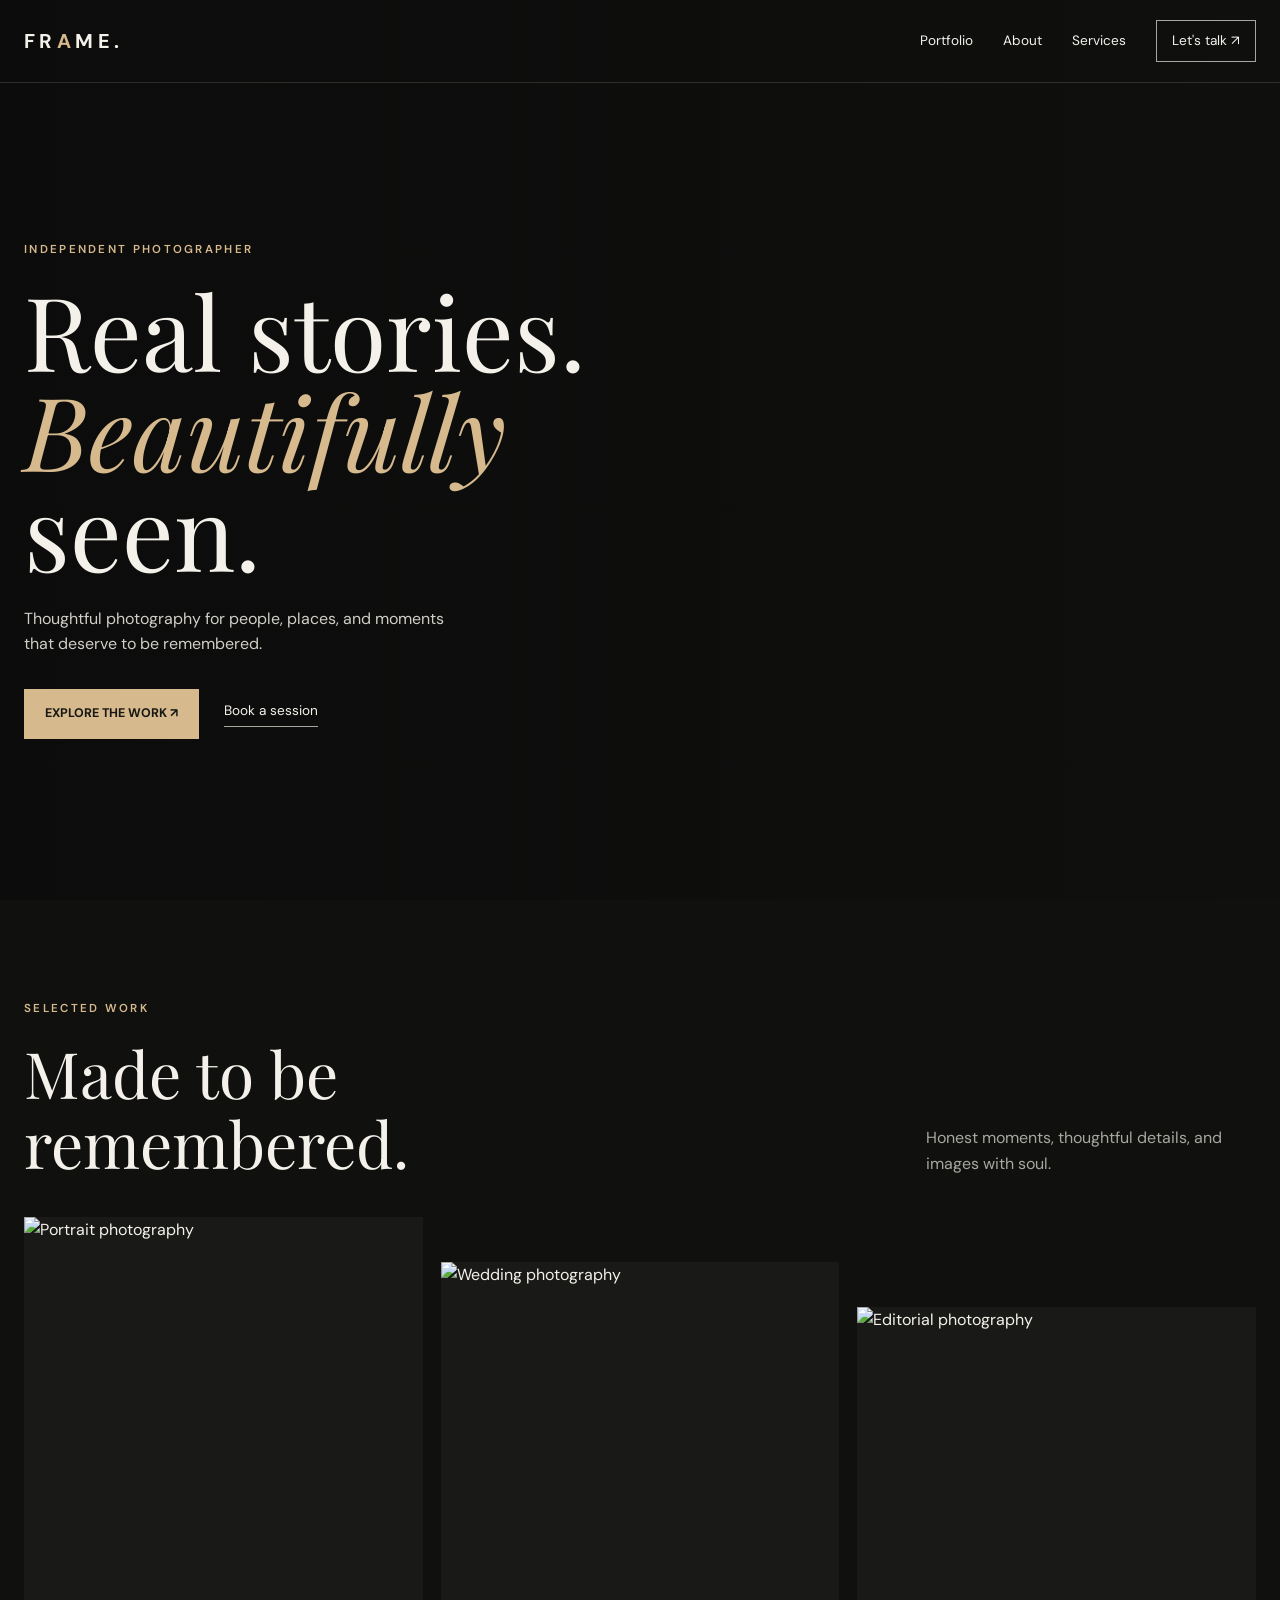
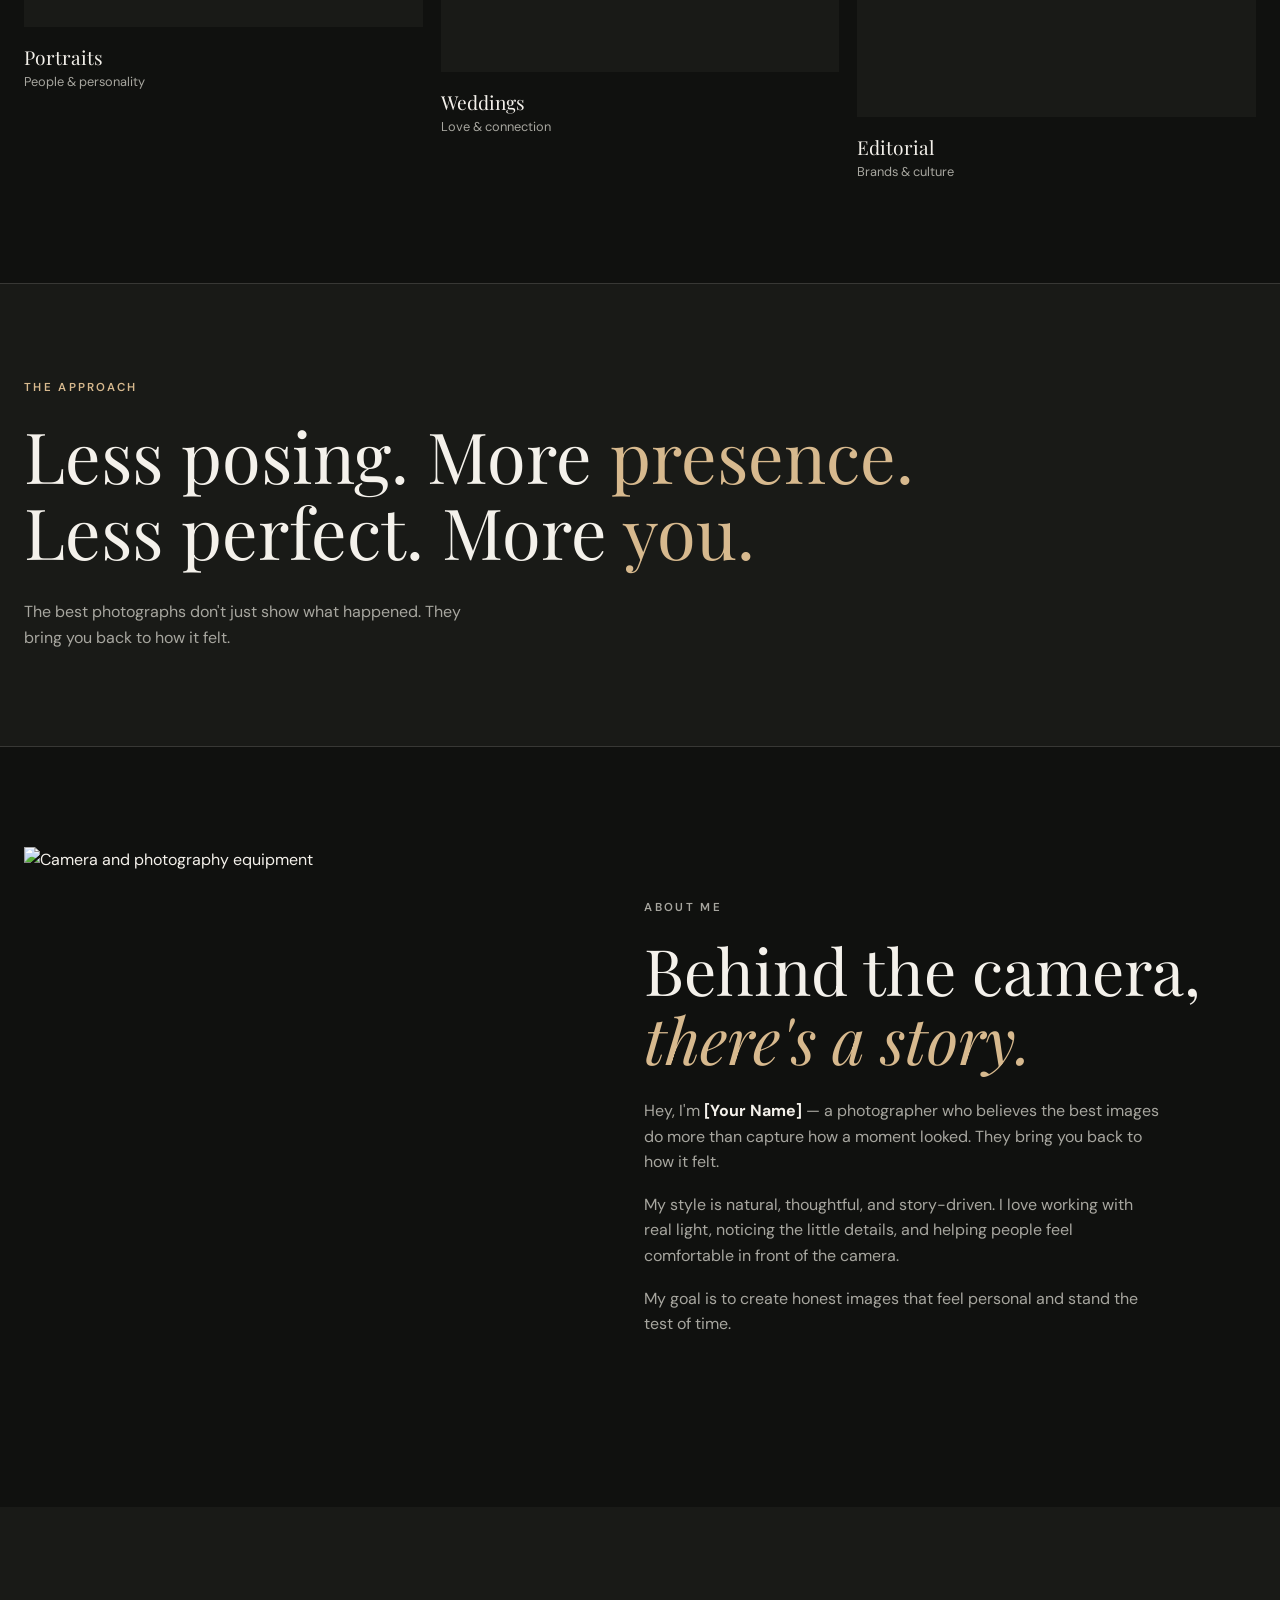
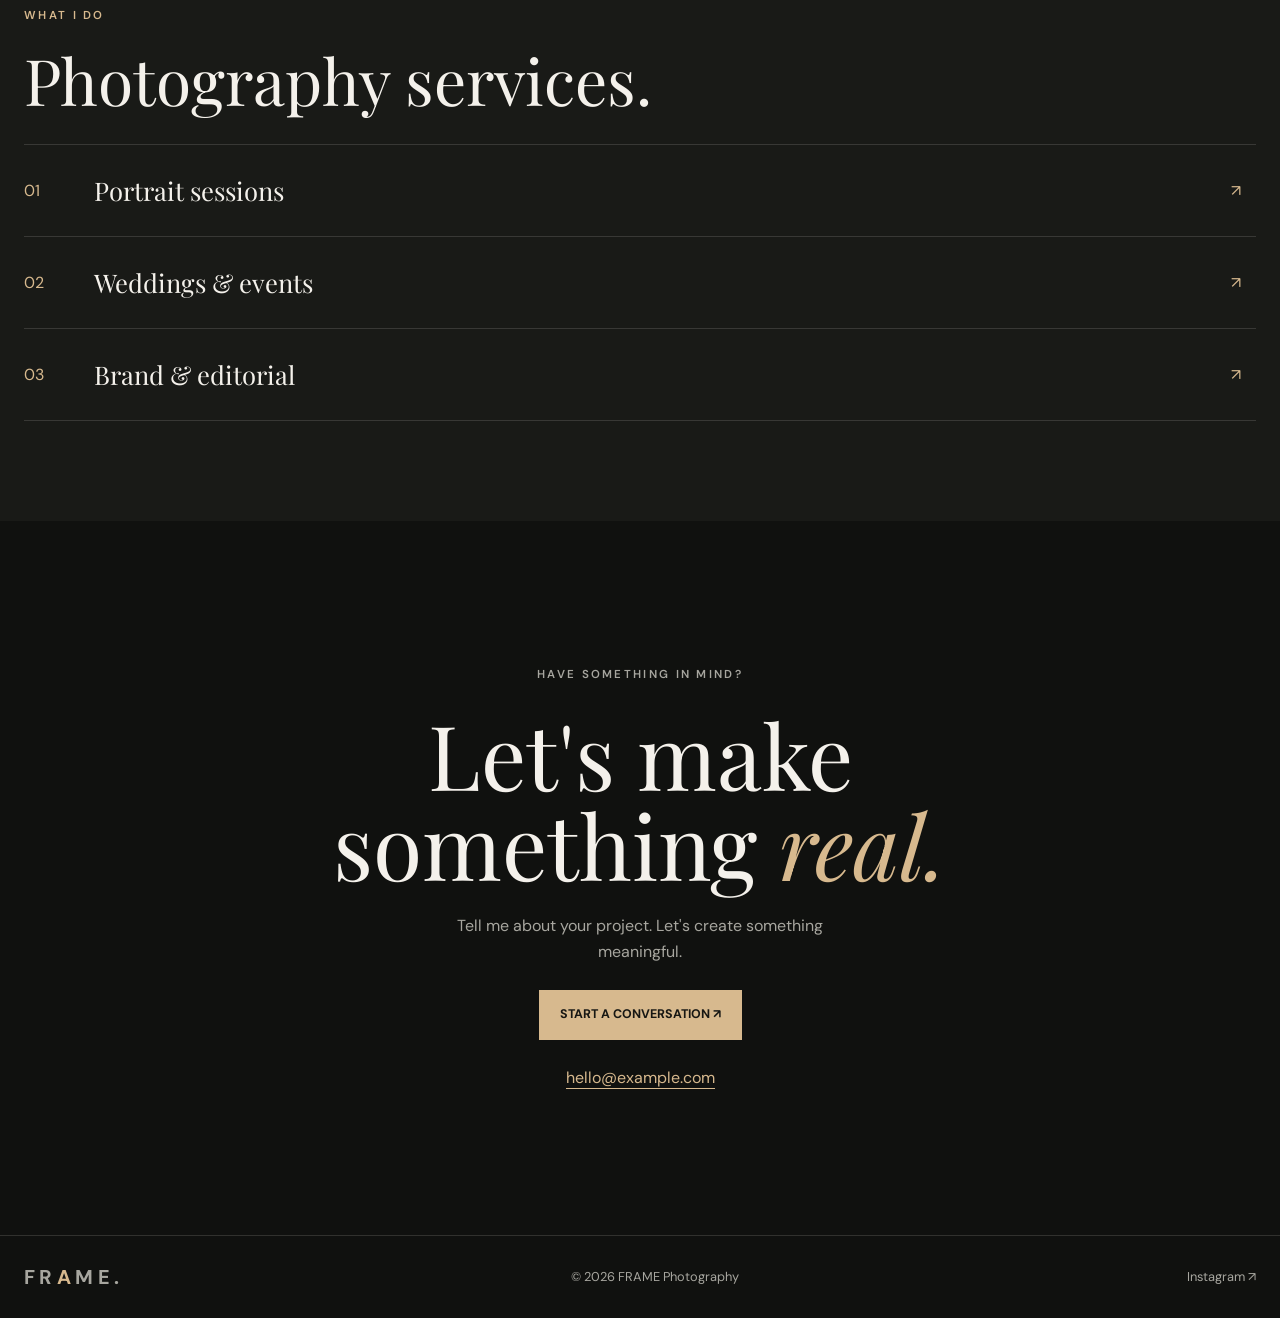
==== index.html @ 00fdad13 "HTML CSS and JS Linked" ====
<!DOCTYPE html>
<html lang="en">
<head>
  <meta charset="UTF-8">
  <meta name="viewport" content="width=device-width, initial-scale=1.0">
  <title>FRAME | Photography</title>

  <link rel="preconnect" href="https://fonts.googleapis.com">
  <link rel="preconnect" href="https://fonts.gstatic.com" crossorigin>
  <link href="https://fonts.googleapis.com/css2?family=DM+Sans:wght@400;500;700&family=Playfair+Display:wght@400;500;600&display=swap" rel="stylesheet">

  <link rel="stylesheet" href="CSS/styles.css">
  <script src="js/script.js" defer></script>
</head>
<body>
  <header class="site-header">
    <nav class="container nav">
      <a class="logo" href="#home">FR<span>A</span>ME.</a>

      <button class="menu-toggle"
        aria-label="Open navigation menu"
        aria-expanded="false"
        aria-controls="nav-links">
        <span></span><span></span><span></span>
      </button>

      <div class="nav-links" id="nav-links">
        <a href="#work">Portfolio</a>
        <a href="#about">About</a>
        <a href="#services">Services</a>
        <a class="nav-cta" href="#contact">Let's talk ↗</a>
      </div>
    </nav>
  </header>

  <main>
    <section class="hero" id="home">
      <div class="hero-image"></div>
      <div class="container hero-content">
        <p class="eyebrow">Independent photographer</p>
        <h1>Real stories.<br><em>Beautifully</em><br>seen.</h1>
        <p class="hero-copy">
          Thoughtful photography for people, places, and moments
          that deserve to be remembered.
        </p>
        <div class="hero-actions">
          <a class="button" href="#work">EXPLORE THE WORK ↗</a>
          <a class="text-link" href="#contact">Book a session</a>
        </div>
      </div>
    </section>

    <section class="section" id="work">
      <div class="container">
        <div class="section-head">
          <div>
            <p class="eyebrow">Selected work</p>
            <h2>Made to be<br>remembered.</h2>
          </div>
          <p>Honest moments, thoughtful details, and images with soul.</p>
        </div>

        <div class="work-grid">
          <article class="work-card">
            <div class="work-image">
              <img src="https://images.unsplash.com/photo-1534528741775-53994a69daeb?auto=format&fit=crop&w=900&q=85"
                alt="Portrait photography" loading="lazy">
            </div>
            <h3>Portraits</h3>
            <p class="muted">People & personality</p>
          </article>

          <article class="work-card">
            <div class="work-image">
              <img src="https://images.unsplash.com/photo-1519741497674-611481863552?auto=format&fit=crop&w=900&q=85"
                alt="Wedding photography" loading="lazy">
            </div>
            <h3>Weddings</h3>
            <p class="muted">Love & connection</p>
          </article>

          <article class="work-card">
            <div class="work-image">
              <img src="https://images.unsplash.com/photo-1531058020387-3be344556be6?auto=format&fit=crop&w=900&q=85"
                alt="Editorial photography" loading="lazy">
            </div>
            <h3>Editorial</h3>
            <p class="muted">Brands & culture</p>
          </article>
        </div>
      </div>
    </section>

    <section class="statement">
      <div class="container">
        <p class="eyebrow">The approach</p>
        <h2>Less posing. More <span>presence.</span><br>
          Less perfect. More <span>you.</span></h2>
        <p class="statement-copy">
          The best photographs don't just show what happened.
          They bring you back to how it felt.
        </p>
      </div>
    </section>

    <section class="section" id="about">
      <div class="container about-grid">
        <div class="about-image">
          <img src="https://images.unsplash.com/photo-1452587925148-ce544e77e70d?auto=format&fit=crop&w=1100&q=85"
            alt="Camera and photography equipment" loading="lazy">
        </div>

        <div class="about-copy">
          <p class="eyebrow">About me</p>
          <h2>Behind the camera,<br>
            <em>there's a story.</em></h2>

          <p>
            Hey, I'm <strong>[Your Name]</strong> — a photographer who
            believes the best images do more than capture how a moment
            looked. They bring you back to how it felt.
          </p>
          <p>
            My style is natural, thoughtful, and story-driven. I love
            working with real light, noticing the little details, and
            helping people feel comfortable in front of the camera.
          </p>
          <p>
            My goal is to create honest images that feel personal and
            stand the test of time.
          </p>
        </div>
      </div>
    </section>

    <section class="section services" id="services">
      <div class="container">
        <p class="eyebrow">What I do</p>
        <h2>Photography services.</h2>

        <div class="service-list">
          <a class="service" href="#contact">
            <span>01</span>
            <h3>Portrait sessions</h3>
            <span>↗</span>
          </a>
          <a class="service" href="#contact">
            <span>02</span>
            <h3>Weddings & events</h3>
            <span>↗</span>
          </a>
          <a class="service" href="#contact">
            <span>03</span>
            <h3>Brand & editorial</h3>
            <span>↗</span>
          </a>
        </div>
      </div>
    </section>

    <section class="contact section" id="contact">
      <div class="container">
        <p class="eyebrow">Have something in mind?</p>
        <h2>Let's make<br>something <em>real.</em></h2>
        <p>Tell me about your project. Let's create something meaningful.</p>
        <a class="button" href="mailto:hello@example.com">
          START A CONVERSATION ↗
        </a>
        <p><a class="contact-email" href="mailto:hello@example.com">
          hello@example.com
        </a></p>
      </div>
    </section>
  </main>

  <footer class="site-footer">
    <div class="container footer-inner">
      <a class="logo" href="#home">FR<span>A</span>ME.</a>
      <p>© <span id="year"></span> FRAME Photography</p>
      <a href="https://instagram.com/"
        target="_blank" rel="noopener noreferrer">Instagram ↗</a>
    </div>
  </footer>
</body>
</html>
---- CSS/styles.css ----
:root {
  --bg: #10110f;
  --surface: #191a17;
  --text: #f4f1eb;
  --muted: #a7a69f;
  --accent: #d7b98e;
  --line: rgba(244, 241, 235, 0.14);
  --max-width: 1240px;
}

* {
  box-sizing: border-box;
  margin: 0;
  padding: 0;
}

html {
  scroll-behavior: smooth;
  scroll-padding-top: 80px;
}

body {
  background: var(--bg);
  color: var(--text);
  font-family: "DM Sans", sans-serif;
  line-height: 1.6;
}

a {
  color: inherit;
  text-decoration: none;
}

img {
  display: block;
  width: 100%;
  height: 100%;
  object-fit: cover;
}

.container {
  width: min(var(--max-width), calc(100% - 48px));
  margin-inline: auto;
}

.site-header {
  position: absolute;
  z-index: 5;
  top: 0;
  left: 0;
  width: 100%;
  border-bottom: 1px solid var(--line);
}

.nav {
  min-height: 82px;
  display: flex;
  align-items: center;
  justify-content: space-between;
  gap: 24px;
}

.logo {
  font-size: 1.25rem;
  font-weight: 700;
  letter-spacing: 0.22em;
}

.logo span,
.eyebrow,
.statement span {
  color: var(--accent);
}

.nav-links {
  display: flex;
  align-items: center;
  gap: 30px;
  font-size: 0.85rem;
}

.nav-links a:hover,
.site-footer a:hover {
  color: var(--accent);
}

.nav-cta {
  border: 1px solid var(--muted);
  padding: 9px 15px;
}

.menu-toggle {
  display: none;
  background: transparent;
  border: 0;
  cursor: pointer;
  padding: 8px;
}

.menu-toggle span {
  display: block;
  width: 25px;
  height: 2px;
  background: var(--text);
  margin: 5px 0;
}

.hero {
  min-height: 740px;
  height: 100svh;
  max-height: 940px;
  display: flex;
  align-items: center;
  position: relative;
  overflow: hidden;
}

.hero-image {
  position: absolute;
  inset: 0;
  background:
    linear-gradient(90deg, rgba(10,11,10,.82), rgba(10,11,10,.15)),
    url("https://images.unsplash.com/photo-1515886657613-9f3515b0c78f?auto=format&fit=crop&w=2200&q=85")
    center 35% / cover;
}

.hero-content {
  position: relative;
  padding-top: 80px;
}

.eyebrow {
  text-transform: uppercase;
  letter-spacing: 0.2em;
  font-size: 0.72rem;
  font-weight: 600;
  margin-bottom: 20px;
}

h1, h2, .work-card h3, .service h3 {
  font-family: "Playfair Display", Georgia, serif;
  font-weight: 400;
}

h1 {
  font-size: clamp(3.5rem, 8vw, 7rem);
  line-height: 0.98;
}

h1 em,
.about-copy h2 em,
.contact h2 em {
  color: var(--accent);
  font-weight: 400;
}

.hero-copy {
  max-width: 420px;
  color: #d0cec7;
  margin-top: 25px;
}

.hero-actions {
  display: flex;
  align-items: center;
  gap: 25px;
  margin-top: 32px;
}

.button {
  display: inline-block;
  padding: 14px 20px;
  background: var(--accent);
  border: 1px solid var(--accent);
  color: #171713;
  font-size: 0.78rem;
  font-weight: 700;
  transition: 0.2s;
}

.button:hover {
  background: transparent;
  color: var(--accent);
}

.text-link {
  border-bottom: 1px solid var(--muted);
  padding-bottom: 4px;
  font-size: 0.85rem;
}

.section {
  padding: 100px 0;
}

.section-head {
  display: flex;
  justify-content: space-between;
  align-items: end;
  gap: 30px;
  margin-bottom: 40px;
}

h2 {
  font-size: clamp(2.5rem, 5vw, 4.4rem);
  line-height: 1.08;
}

.section-head > p,
.muted,
.about-copy p,
.contact > .container > p {
  color: var(--muted);
}

.section-head > p {
  max-width: 330px;
}

.work-grid {
  display: grid;
  grid-template-columns: repeat(3, 1fr);
  gap: 18px;
}

.work-card:nth-child(2) {
  margin-top: 45px;
}

.work-card:nth-child(3) {
  margin-top: 90px;
}

.work-image {
  display: block;
  height: 410px;
  overflow: hidden;
  background: var(--surface);
  margin-bottom: 15px;
}

.work-image img {
  transition: transform 0.5s ease;
}

.work-card:hover img {
  transform: scale(1.04);
}

.work-card h3 {
  font-size: 1.2rem;
}

.muted {
  font-size: 0.8rem;
}

.statement {
  background: var(--surface);
  border-block: 1px solid var(--line);
  padding: 95px 0;
}

.statement h2 {
  font-size: clamp(2.4rem, 5.5vw, 5rem);
}

.statement-copy {
  color: var(--muted);
  max-width: 440px;
  margin-top: 30px;
}

.about-grid {
  display: grid;
  grid-template-columns: 0.9fr 1fr;
  gap: 70px;
  align-items: center;
}

.about-image {
  height: 560px;
}

.about-copy h2 {
  margin-bottom: 25px;
}

.about-copy p {
  margin-bottom: 17px;
  max-width: 520px;
}

.about-copy strong {
  color: var(--text);
}

.services {
  background: var(--surface);
}

.service-list {
  margin-top: 30px;
  border-top: 1px solid var(--line);
}

.service {
  display: grid;
  grid-template-columns: 50px 1fr 25px;
  gap: 20px;
  align-items: center;
  padding: 25px 0;
  border-bottom: 1px solid var(--line);
}

.service span {
  color: var(--accent);
}

.service h3 {
  font-size: 1.6rem;
}

.contact {
  text-align: center;
  padding: 120px 0;
}

.contact h2 {
  font-size: clamp(3rem, 7vw, 6.5rem);
  line-height: 1;
}

.contact > .container > p {
  max-width: 450px;
  margin: 25px auto;
}

.contact-email {
  color: var(--accent);
  border-bottom: 1px solid var(--accent);
}

.site-footer {
  border-top: 1px solid var(--line);
  padding: 25px 0;
  color: var(--muted);
  font-size: 0.8rem;
}

.footer-inner {
  display: flex;
  align-items: center;
  justify-content: space-between;
  gap: 20px;
}

@media (max-width: 800px) {
  .container {
    width: calc(100% - 36px);
  }

  .menu-toggle {
    display: block;
    position: relative;
    z-index: 7;
  }

  .nav-links {
    display: none;
    position: absolute;
    top: 72px;
    left: 0;
    right: 0;
    padding: 25px;
    background: var(--bg);
    flex-direction: column;
    align-items: flex-start;
  }

  .nav-links.is-open {
    display: flex;
  }

  .section {
    padding: 75px 0;
  }

  .section-head {
    align-items: flex-start;
    flex-direction: column;
  }

  .work-grid {
    grid-template-columns: 1fr 1fr;
  }

  .work-card:nth-child(2),
  .work-card:nth-child(3) {
    margin-top: 0;
  }

  .work-card:nth-child(3) {
    grid-column: 1 / -1;
  }

  .work-image {
    height: 340px;
  }

  .about-grid {
    grid-template-columns: 1fr;
    gap: 35px;
  }

  .about-image {
    height: 400px;
  }
}

@media (max-width: 480px) {
  .hero {
    min-height: 680px;
  }

  h1 {
    font-size: 3.5rem;
  }

  .hero-actions {
    align-items: flex-start;
    flex-direction: column;
  }

  .work-grid {
    grid-template-columns: 1fr;
  }

  .work-card:nth-child(3) {
    grid-column: auto;
  }

  .work-image {
    height: 390px;
  }

  .footer-inner {
    align-items: flex-start;
    flex-direction: column;
  }
}
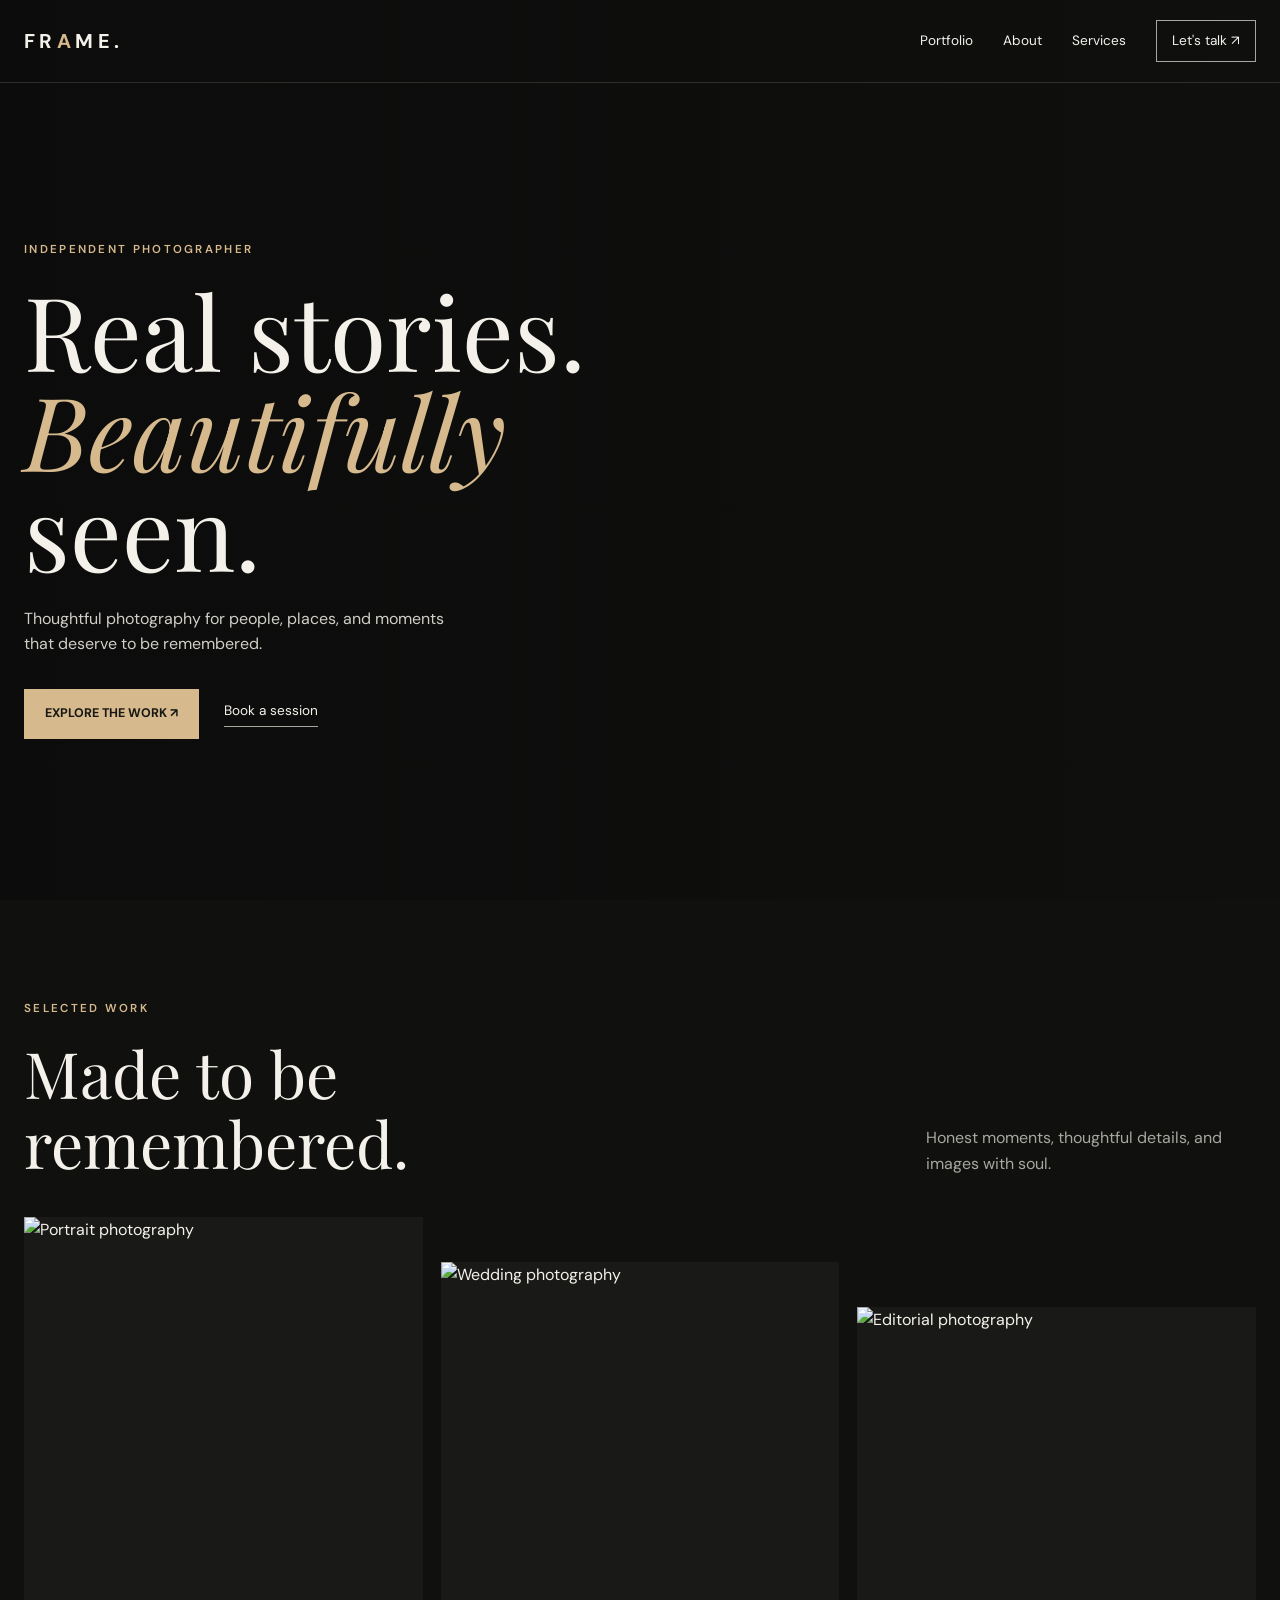
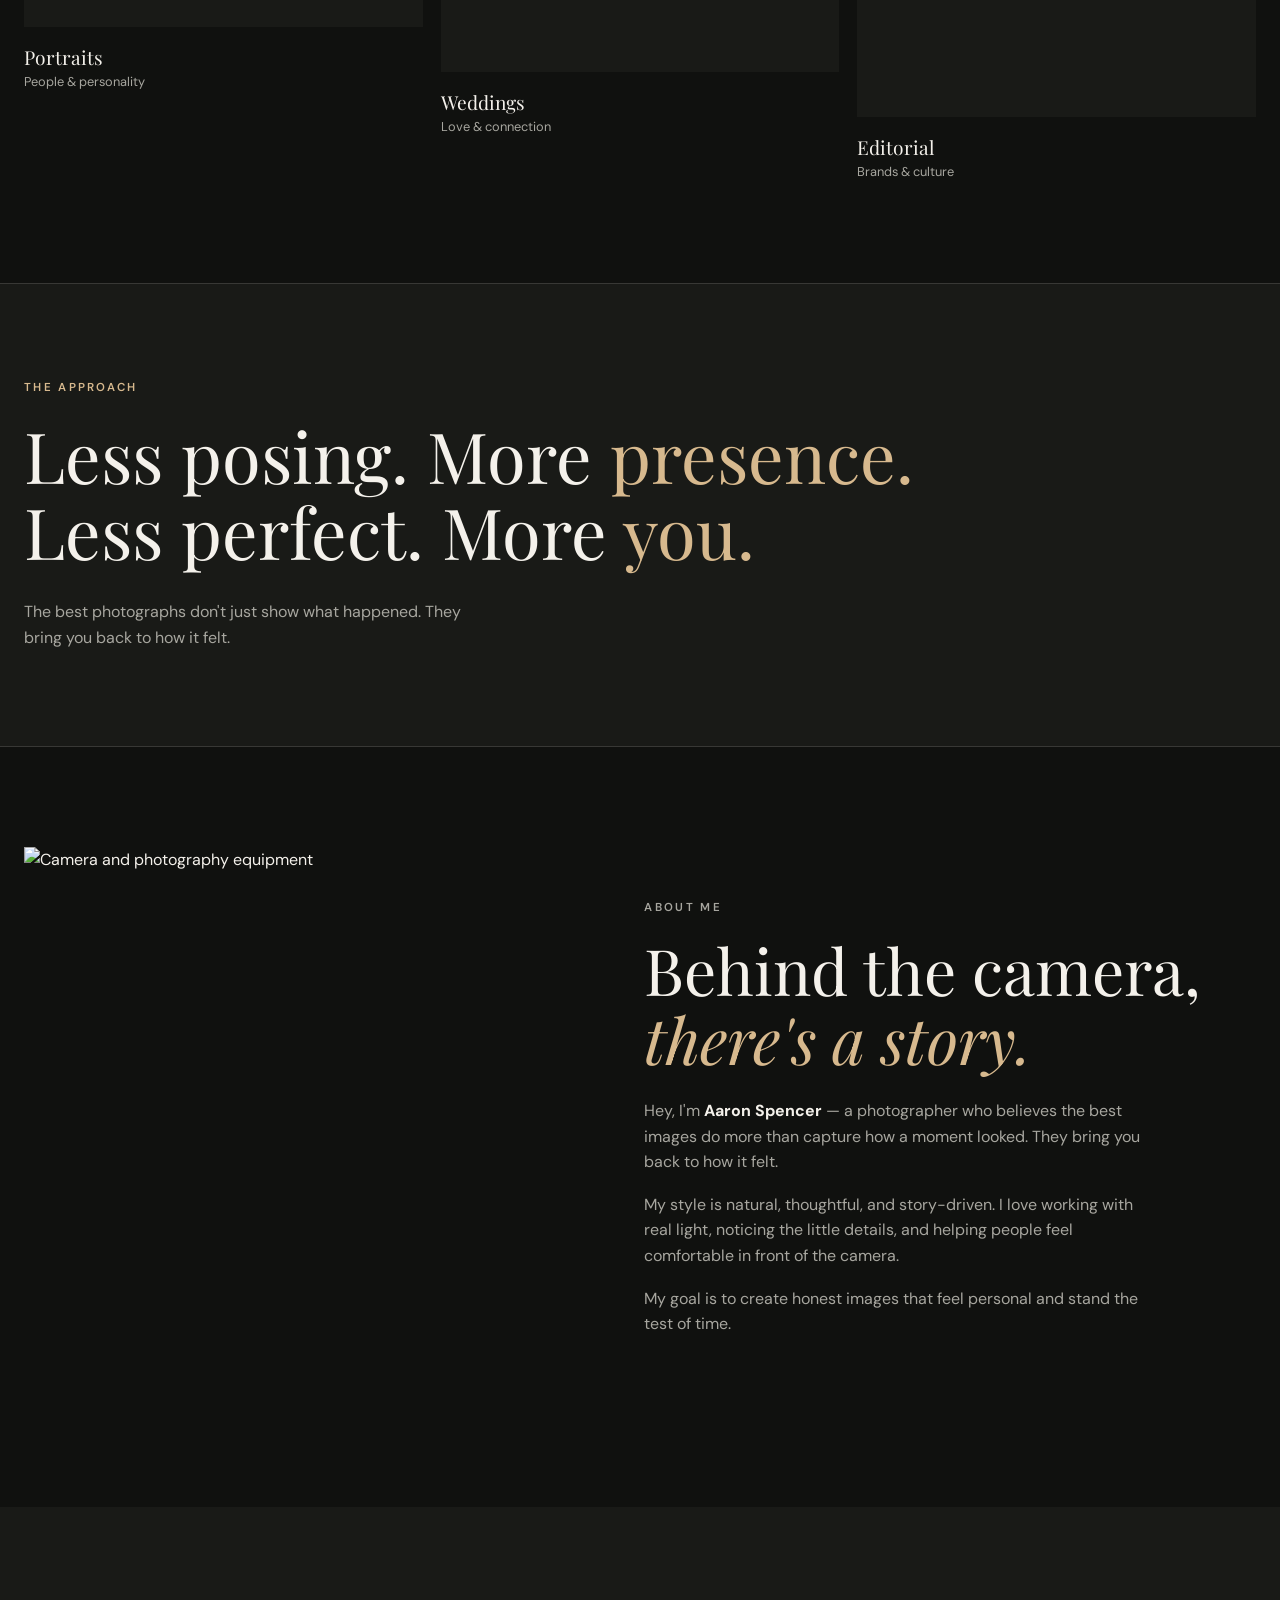
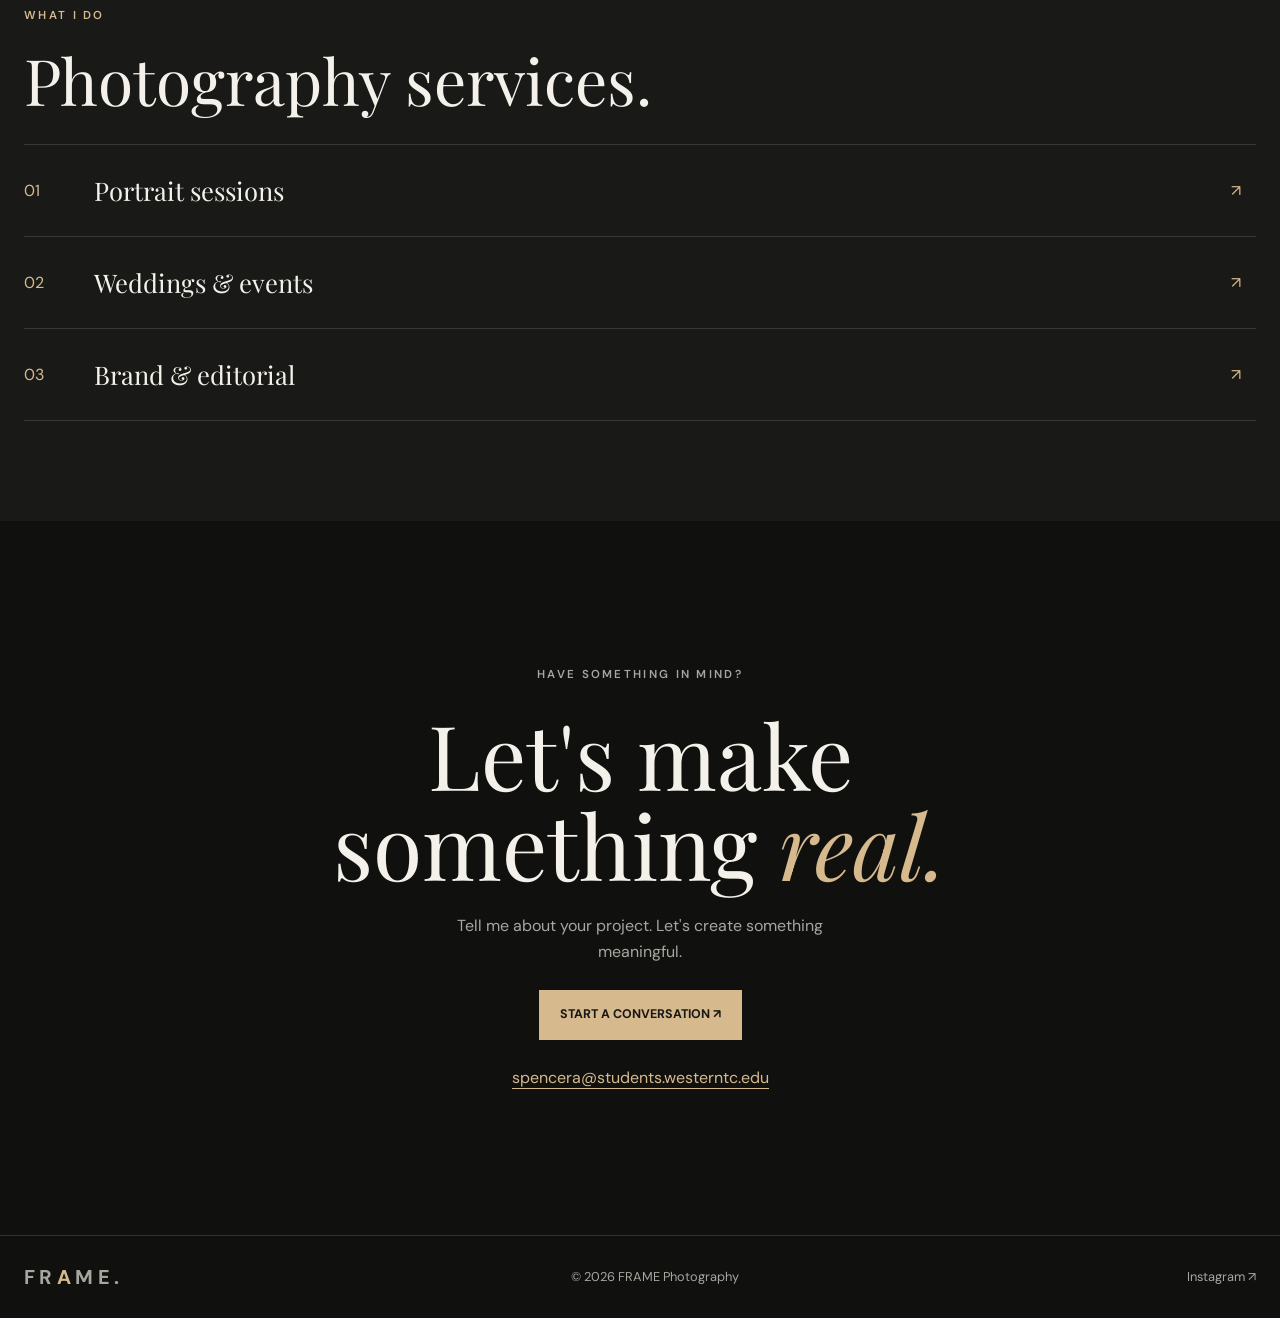
==== commit b13999d6: "Remove placeholder file and personalize website Co-authored-by: Copilot <223556219+Copilot@users.nor" ====
--- a/index.html
+++ b/index.html
@@ -116,7 +116,7 @@
             <em>there's a story.</em></h2>
 
           <p>
-            Hey, I'm <strong>[Your Name]</strong> — a photographer who
+            Hey, I'm <strong>Aaron Spencer</strong> — a photographer who
             believes the best images do more than capture how a moment
             looked. They bring you back to how it felt.
           </p>
@@ -163,11 +163,11 @@
         <p class="eyebrow">Have something in mind?</p>
         <h2>Let's make<br>something <em>real.</em></h2>
         <p>Tell me about your project. Let's create something meaningful.</p>
-        <a class="button" href="mailto:hello@example.com">
+        <a class="button" href="mailto:spencera@students.westerntc.edu">
           START A CONVERSATION ↗
         </a>
-        <p><a class="contact-email" href="mailto:hello@example.com">
-          hello@example.com
+        <p><a class="contact-email" href="mailto:spencera@students.westerntc.edu">
+          spencera@students.westerntc.edu
         </a></p>
       </div>
     </section>
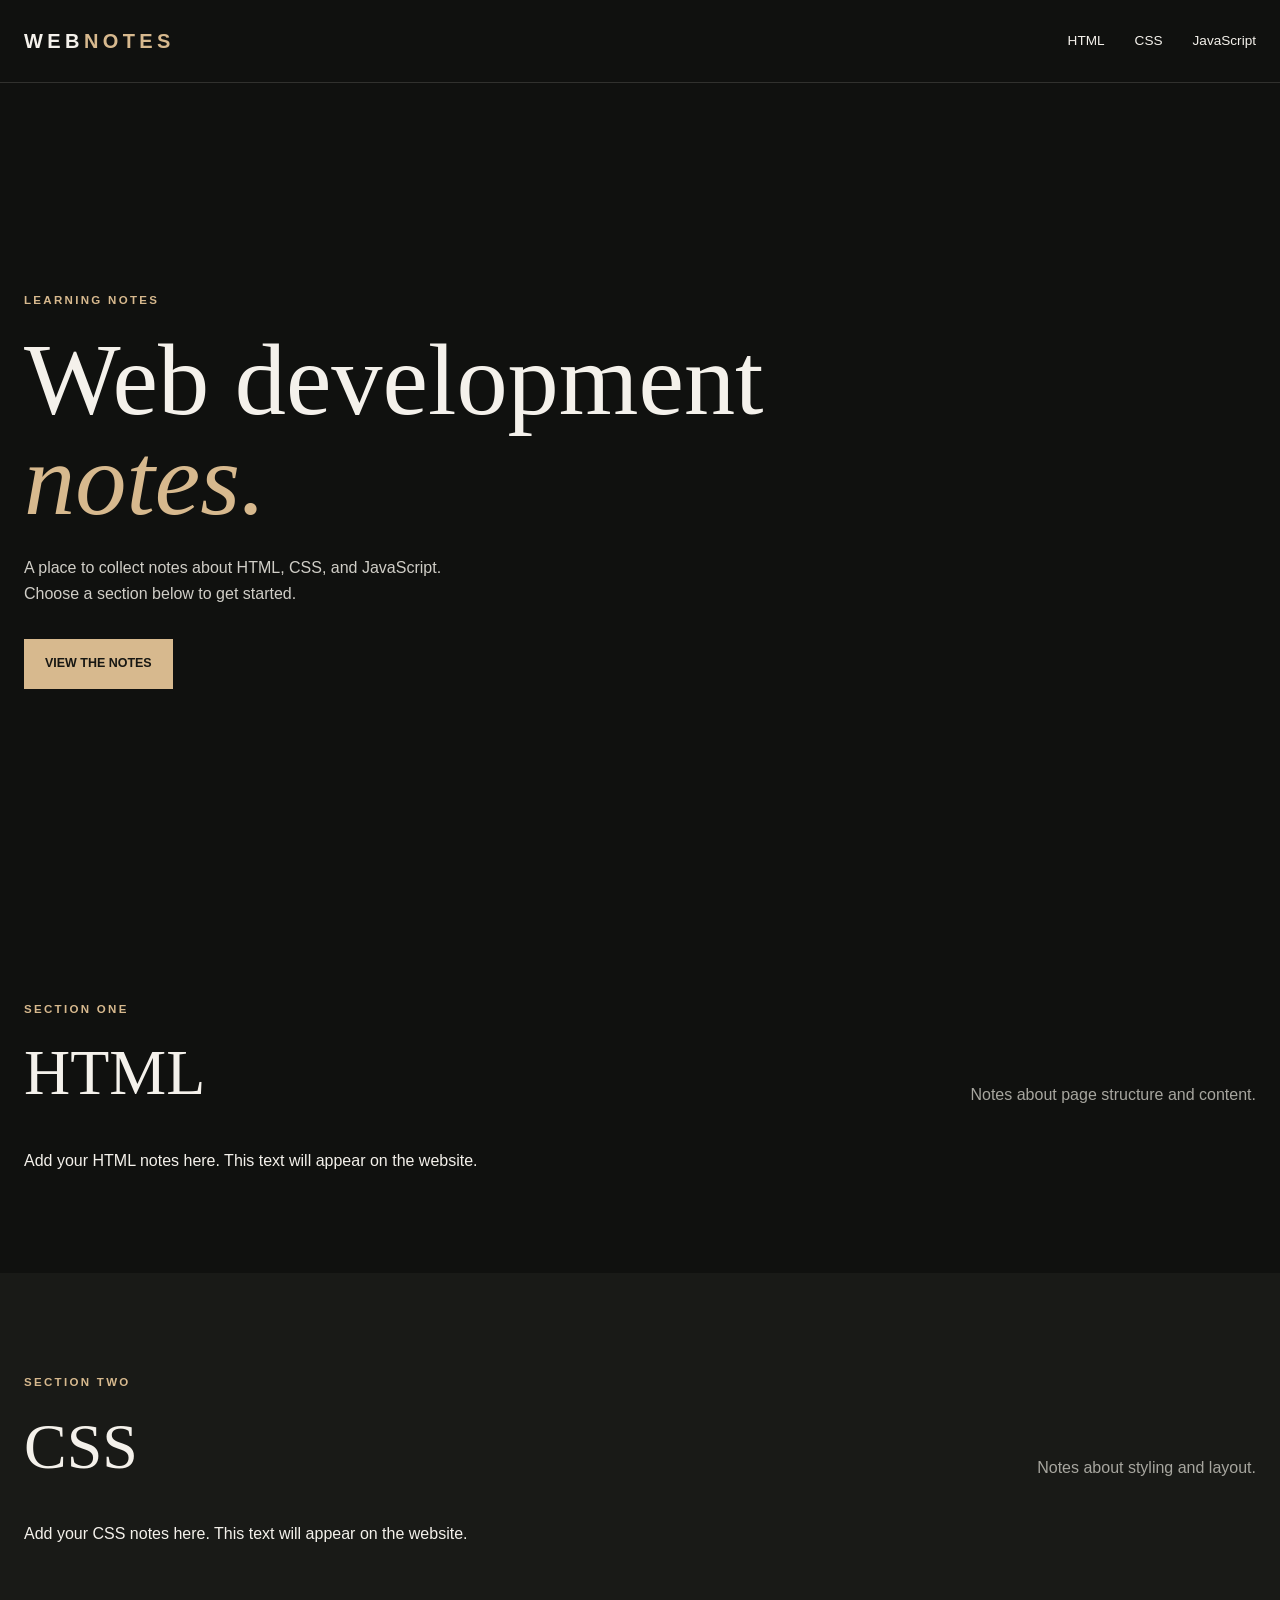
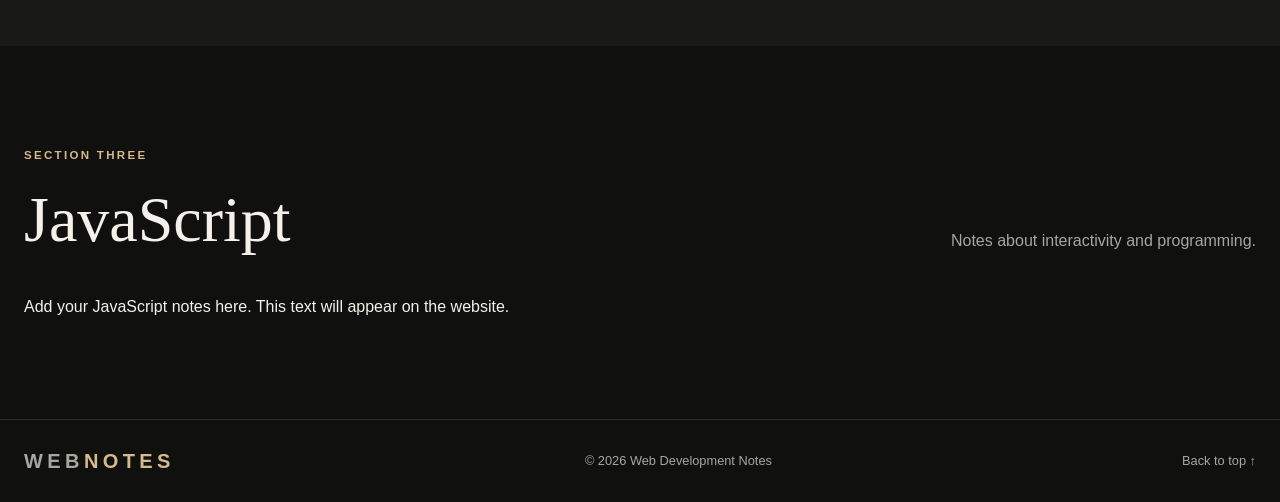
==== commit 2230b33d: "HTML was changed to NOTES" ====
--- a/index.html
+++ b/index.html
@@ -3,19 +3,14 @@
 <head>
   <meta charset="UTF-8">
   <meta name="viewport" content="width=device-width, initial-scale=1.0">
-  <title>FRAME | Photography</title>
-
-  <link rel="preconnect" href="https://fonts.googleapis.com">
-  <link rel="preconnect" href="https://fonts.gstatic.com" crossorigin>
-  <link href="https://fonts.googleapis.com/css2?family=DM+Sans:wght@400;500;700&family=Playfair+Display:wght@400;500;600&display=swap" rel="stylesheet">
-
+  <title>Web Development Notes</title>
   <link rel="stylesheet" href="CSS/styles.css">
   <script src="js/script.js" defer></script>
 </head>
 <body>
   <header class="site-header">
-    <nav class="container nav">
-      <a class="logo" href="#home">FR<span>A</span>ME.</a>
+    <nav class="container nav" aria-label="Main navigation">
+      <a class="logo" href="#home">WEB<span>NOTES</span></a>
 
       <button class="menu-toggle"
         aria-label="Open navigation menu"
@@ -25,160 +20,79 @@
       </button>
 
       <div class="nav-links" id="nav-links">
-        <a href="#work">Portfolio</a>
-        <a href="#about">About</a>
-        <a href="#services">Services</a>
-        <a class="nav-cta" href="#contact">Let's talk ↗</a>
+        <a href="#html">HTML</a>
+        <a href="#css">CSS</a>
+        <a href="#javascript">JavaScript</a>
       </div>
     </nav>
   </header>
 
-  <main>
-    <section class="hero" id="home">
-      <div class="hero-image"></div>
+  <main id="home">
+    <section class="hero">
       <div class="container hero-content">
-        <p class="eyebrow">Independent photographer</p>
-        <h1>Real stories.<br><em>Beautifully</em><br>seen.</h1>
+        <p class="eyebrow">Learning notes</p>
+        <h1>Web development<br><em>notes.</em></h1>
         <p class="hero-copy">
-          Thoughtful photography for people, places, and moments
-          that deserve to be remembered.
+          A place to collect notes about HTML, CSS, and JavaScript.
+          Choose a section below to get started.
         </p>
         <div class="hero-actions">
-          <a class="button" href="#work">EXPLORE THE WORK ↗</a>
-          <a class="text-link" href="#contact">Book a session</a>
+          <a class="button" href="#html">VIEW THE NOTES</a>
         </div>
       </div>
     </section>
 
-    <section class="section" id="work">
+    <section class="section" id="html">
       <div class="container">
         <div class="section-head">
           <div>
-            <p class="eyebrow">Selected work</p>
-            <h2>Made to be<br>remembered.</h2>
+            <p class="eyebrow">Section one</p>
+            <h2>HTML</h2>
           </div>
-          <p>Honest moments, thoughtful details, and images with soul.</p>
+          <p>Notes about page structure and content.</p>
         </div>
-
-        <div class="work-grid">
-          <article class="work-card">
-            <div class="work-image">
-              <img src="https://images.unsplash.com/photo-1534528741775-53994a69daeb?auto=format&fit=crop&w=900&q=85"
-                alt="Portrait photography" loading="lazy">
-            </div>
-            <h3>Portraits</h3>
-            <p class="muted">People & personality</p>
-          </article>
-
-          <article class="work-card">
-            <div class="work-image">
-              <img src="https://images.unsplash.com/photo-1519741497674-611481863552?auto=format&fit=crop&w=900&q=85"
-                alt="Wedding photography" loading="lazy">
-            </div>
-            <h3>Weddings</h3>
-            <p class="muted">Love & connection</p>
-          </article>
-
-          <article class="work-card">
-            <div class="work-image">
-              <img src="https://images.unsplash.com/photo-1531058020387-3be344556be6?auto=format&fit=crop&w=900&q=85"
-                alt="Editorial photography" loading="lazy">
-            </div>
-            <h3>Editorial</h3>
-            <p class="muted">Brands & culture</p>
-          </article>
+        <div class="notes-content">
+          <p>Add your HTML notes here. This text will appear on the website.</p>
         </div>
       </div>
     </section>
 
-    <section class="statement">
+    <section class="section services" id="css">
       <div class="container">
-        <p class="eyebrow">The approach</p>
-        <h2>Less posing. More <span>presence.</span><br>
-          Less perfect. More <span>you.</span></h2>
-        <p class="statement-copy">
-          The best photographs don't just show what happened.
-          They bring you back to how it felt.
-        </p>
-      </div>
-    </section>
-
-    <section class="section" id="about">
-      <div class="container about-grid">
-        <div class="about-image">
-          <img src="https://images.unsplash.com/photo-1452587925148-ce544e77e70d?auto=format&fit=crop&w=1100&q=85"
-            alt="Camera and photography equipment" loading="lazy">
+        <div class="section-head">
+          <div>
+            <p class="eyebrow">Section two</p>
+            <h2>CSS</h2>
+          </div>
+          <p>Notes about styling and layout.</p>
         </div>
-
-        <div class="about-copy">
-          <p class="eyebrow">About me</p>
-          <h2>Behind the camera,<br>
-            <em>there's a story.</em></h2>
-
-          <p>
-            Hey, I'm <strong>Aaron Spencer</strong> — a photographer who
-            believes the best images do more than capture how a moment
-            looked. They bring you back to how it felt.
-          </p>
-          <p>
-            My style is natural, thoughtful, and story-driven. I love
-            working with real light, noticing the little details, and
-            helping people feel comfortable in front of the camera.
-          </p>
-          <p>
-            My goal is to create honest images that feel personal and
-            stand the test of time.
-          </p>
+        <div class="notes-content">
+          <p>Add your CSS notes here. This text will appear on the website.</p>
         </div>
       </div>
     </section>
 
-    <section class="section services" id="services">
+    <section class="section" id="javascript">
       <div class="container">
-        <p class="eyebrow">What I do</p>
-        <h2>Photography services.</h2>
-
-        <div class="service-list">
-          <a class="service" href="#contact">
-            <span>01</span>
-            <h3>Portrait sessions</h3>
-            <span>↗</span>
-          </a>
-          <a class="service" href="#contact">
-            <span>02</span>
-            <h3>Weddings & events</h3>
-            <span>↗</span>
-          </a>
-          <a class="service" href="#contact">
-            <span>03</span>
-            <h3>Brand & editorial</h3>
-            <span>↗</span>
-          </a>
+        <div class="section-head">
+          <div>
+            <p class="eyebrow">Section three</p>
+            <h2>JavaScript</h2>
+          </div>
+          <p>Notes about interactivity and programming.</p>
         </div>
-      </div>
-    </section>
-
-    <section class="contact section" id="contact">
-      <div class="container">
-        <p class="eyebrow">Have something in mind?</p>
-        <h2>Let's make<br>something <em>real.</em></h2>
-        <p>Tell me about your project. Let's create something meaningful.</p>
-        <a class="button" href="mailto:spencera@students.westerntc.edu">
-          START A CONVERSATION ↗
-        </a>
-        <p><a class="contact-email" href="mailto:spencera@students.westerntc.edu">
-          spencera@students.westerntc.edu
-        </a></p>
+        <div class="notes-content">
+          <p>Add your JavaScript notes here. This text will appear on the website.</p>
+        </div>
       </div>
     </section>
   </main>
 
   <footer class="site-footer">
     <div class="container footer-inner">
-      <a class="logo" href="#home">FR<span>A</span>ME.</a>
-      <p>© <span id="year"></span> FRAME Photography</p>
-      <a href="https://instagram.com/"
-        target="_blank" rel="noopener noreferrer">Instagram ↗</a>
+      <a class="logo" href="#home">WEB<span>NOTES</span></a>
+      <p>© <span id="year"></span> Web Development Notes</p>
+      <a href="#home">Back to top ↑</a>
     </div>
   </footer>
 </body>
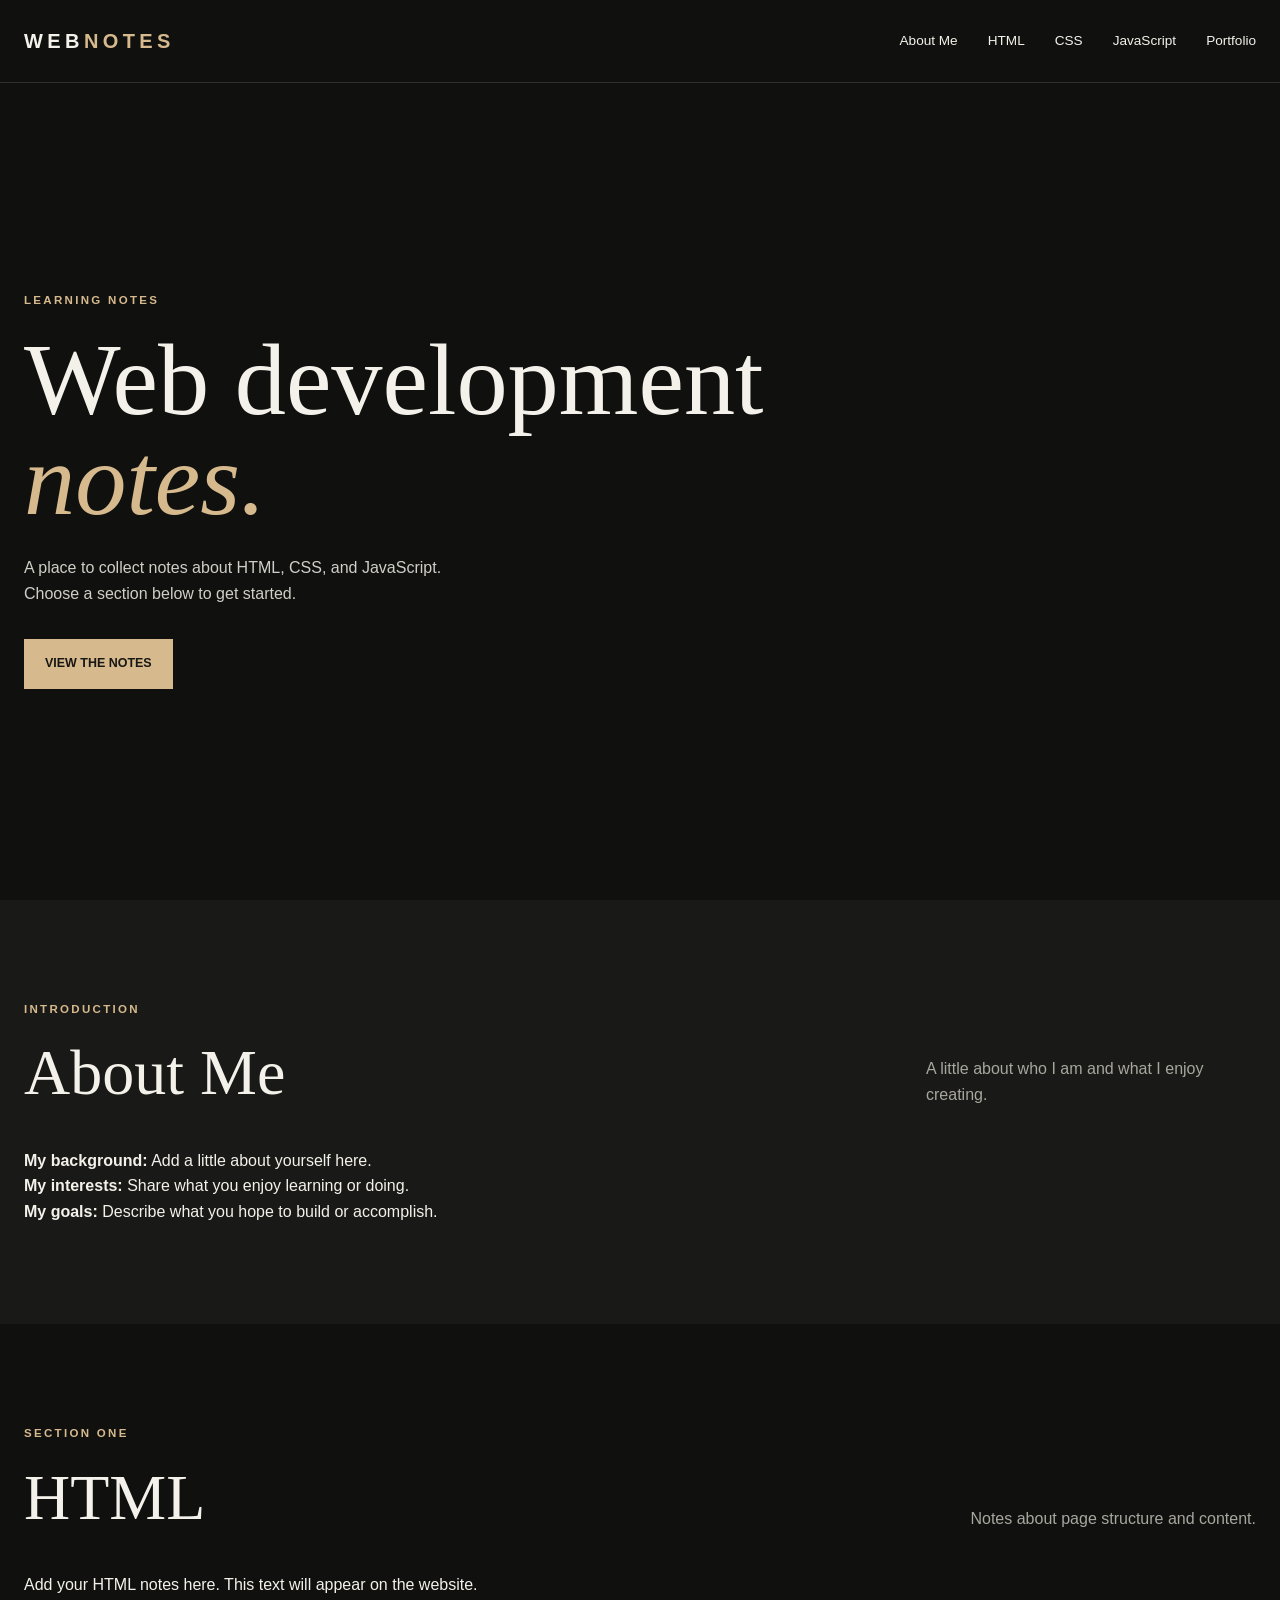
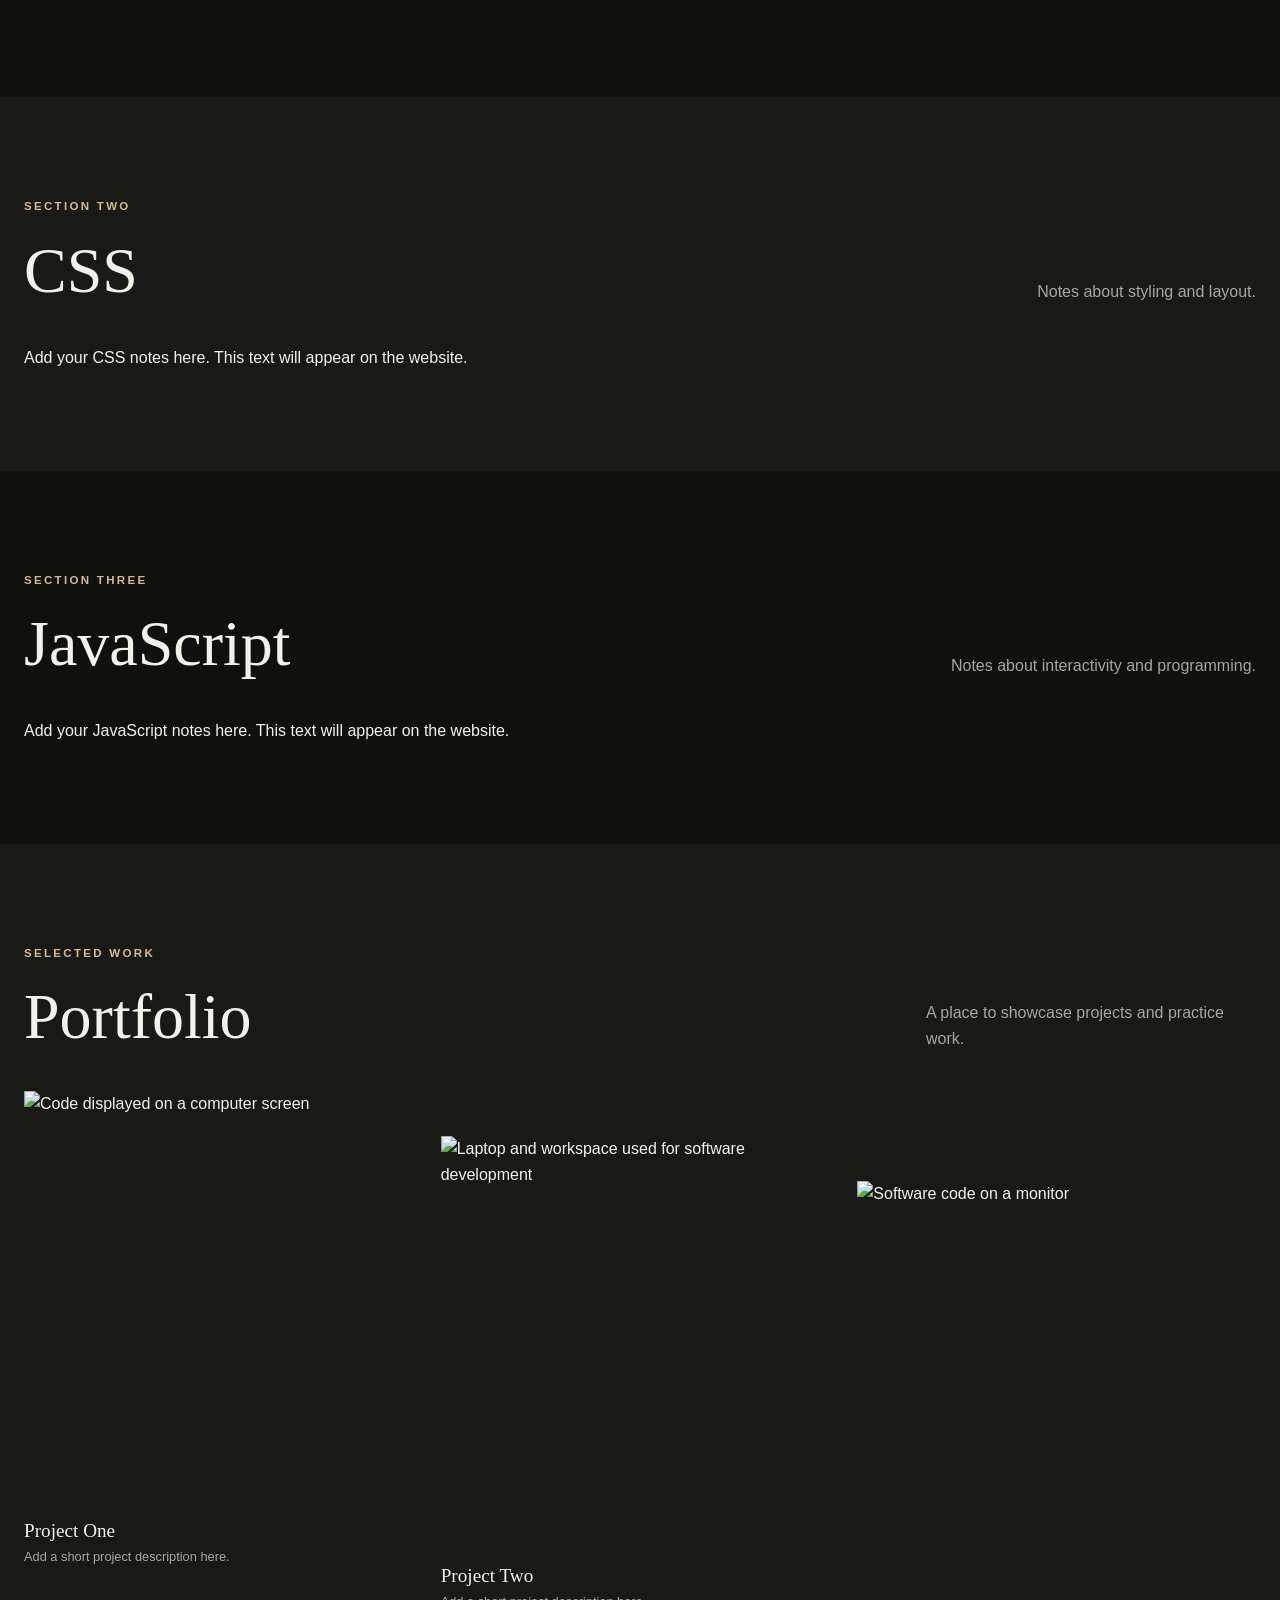
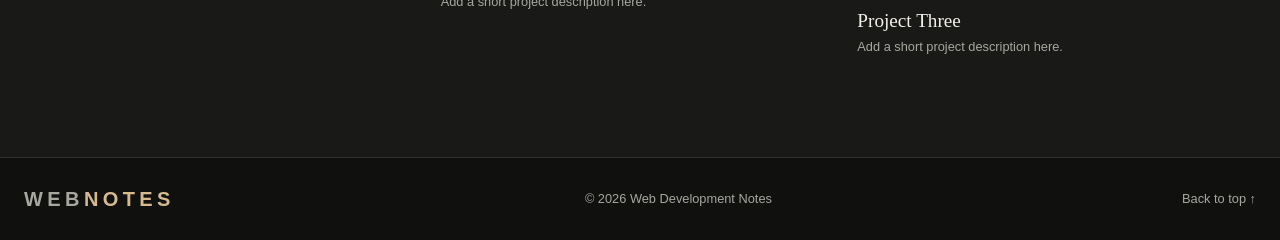
==== commit f28c52cb: "html rewrite to notes webdite" ====
--- a/index.html
+++ b/index.html
@@ -20,9 +20,11 @@
       </button>
 
       <div class="nav-links" id="nav-links">
+        <a href="#about">About Me</a>
         <a href="#html">HTML</a>
         <a href="#css">CSS</a>
         <a href="#javascript">JavaScript</a>
+        <a href="#portfolio">Portfolio</a>
       </div>
     </nav>
   </header>
@@ -38,6 +40,23 @@
         </p>
         <div class="hero-actions">
           <a class="button" href="#html">VIEW THE NOTES</a>
+        </div>
+      </div>
+    </section>
+
+    <section class="section services" id="about">
+      <div class="container">
+        <div class="section-head">
+          <div>
+            <p class="eyebrow">Introduction</p>
+            <h2>About Me</h2>
+          </div>
+          <p>A little about who I am and what I enjoy creating.</p>
+        </div>
+        <div class="notes-content">
+          <p><strong>My background:</strong> Add a little about yourself here.</p>
+          <p><strong>My interests:</strong> Share what you enjoy learning or doing.</p>
+          <p><strong>My goals:</strong> Describe what you hope to build or accomplish.</p>
         </div>
       </div>
     </section>
@@ -86,6 +105,44 @@
         </div>
       </div>
     </section>
+
+    <section class="section services" id="portfolio">
+      <div class="container">
+        <div class="section-head">
+          <div>
+            <p class="eyebrow">Selected work</p>
+            <h2>Portfolio</h2>
+          </div>
+          <p>A place to showcase projects and practice work.</p>
+        </div>
+        <div class="work-grid">
+          <article class="work-card">
+            <div class="work-image">
+              <img src="https://images.unsplash.com/photo-1515879218367-8466d910aaa4?auto=format&amp;fit=crop&amp;w=900&amp;q=85"
+                alt="Code displayed on a computer screen" loading="lazy">
+            </div>
+            <h3>Project One</h3>
+            <p class="muted">Add a short project description here.</p>
+          </article>
+          <article class="work-card">
+            <div class="work-image">
+              <img src="https://images.unsplash.com/photo-1498050108023-c5249f4df085?auto=format&amp;fit=crop&amp;w=900&amp;q=85"
+                alt="Laptop and workspace used for software development" loading="lazy">
+            </div>
+            <h3>Project Two</h3>
+            <p class="muted">Add a short project description here.</p>
+          </article>
+          <article class="work-card">
+            <div class="work-image">
+              <img src="https://images.unsplash.com/photo-1461749280684-dccba630e2f6?auto=format&amp;fit=crop&amp;w=900&amp;q=85"
+                alt="Software code on a monitor" loading="lazy">
+            </div>
+            <h3>Project Three</h3>
+            <p class="muted">Add a short project description here.</p>
+          </article>
+        </div>
+      </div>
+    </section>
   </main>
 
   <footer class="site-footer">
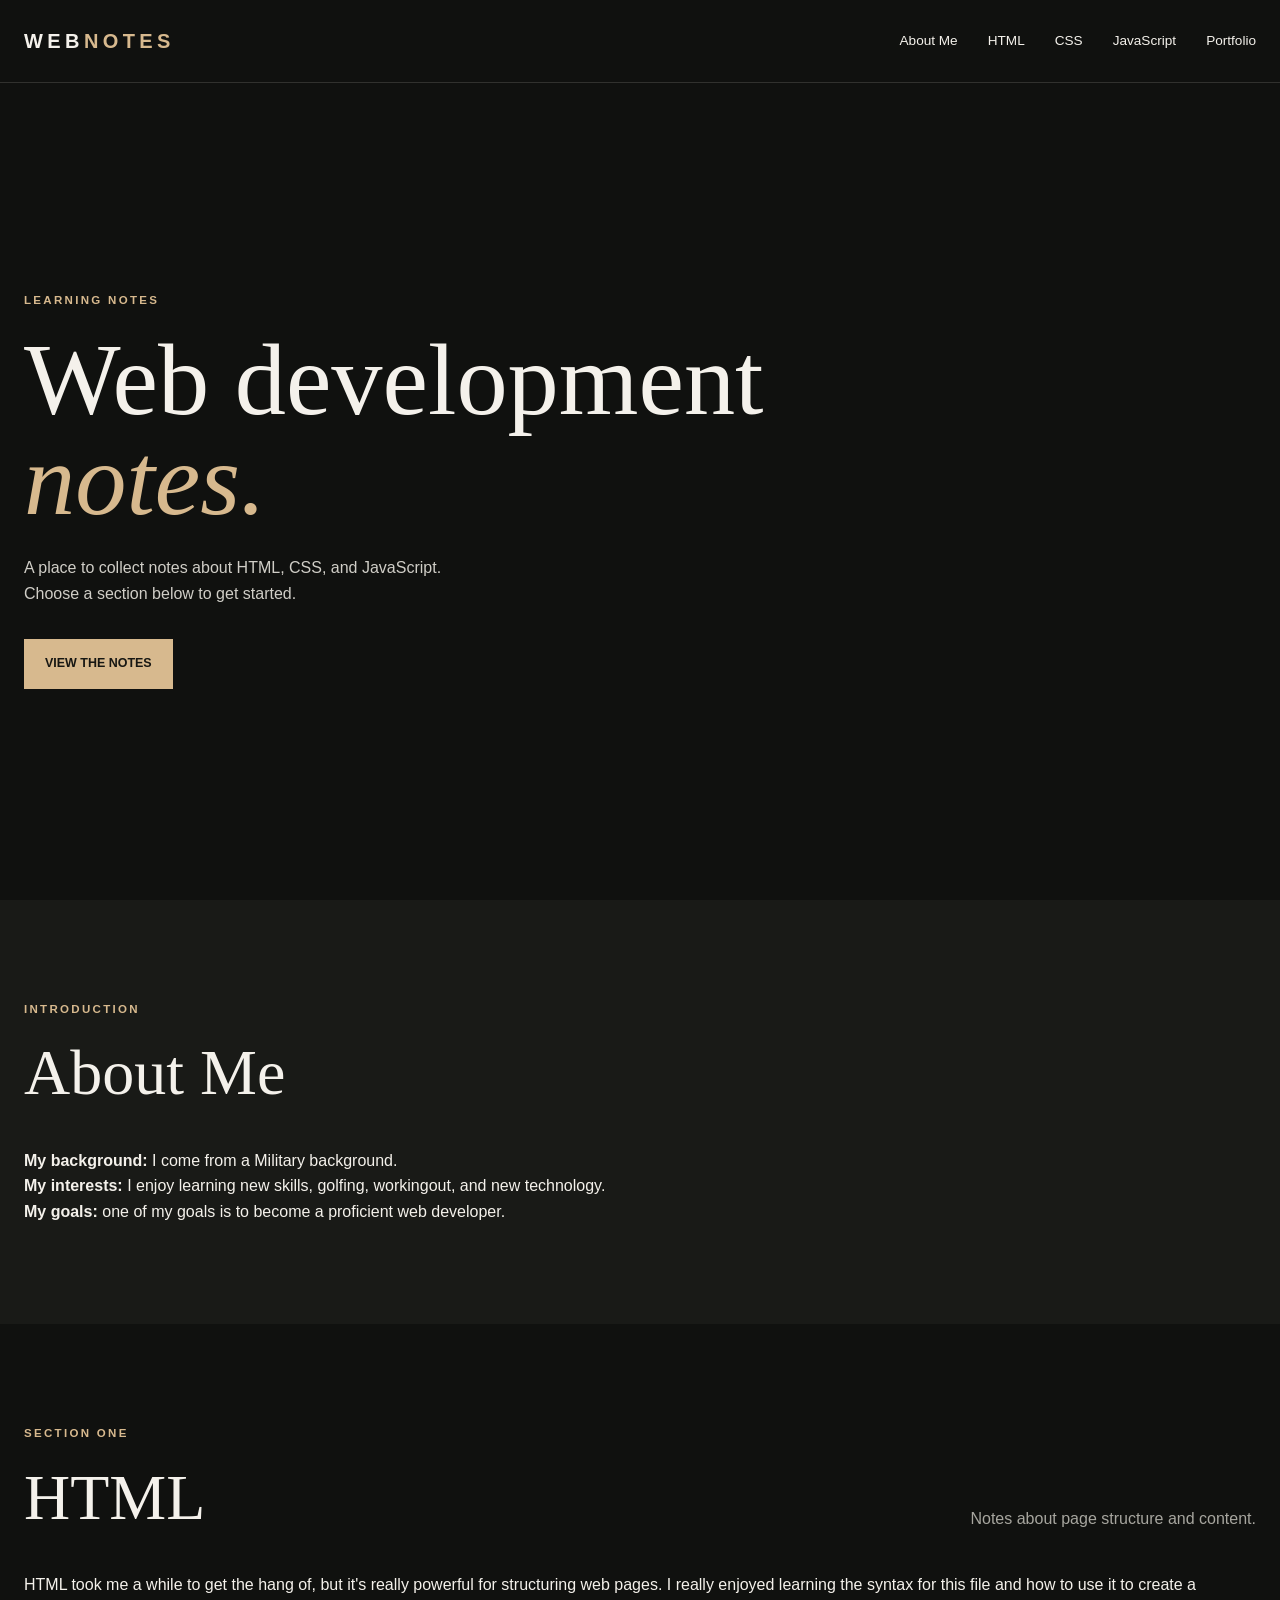
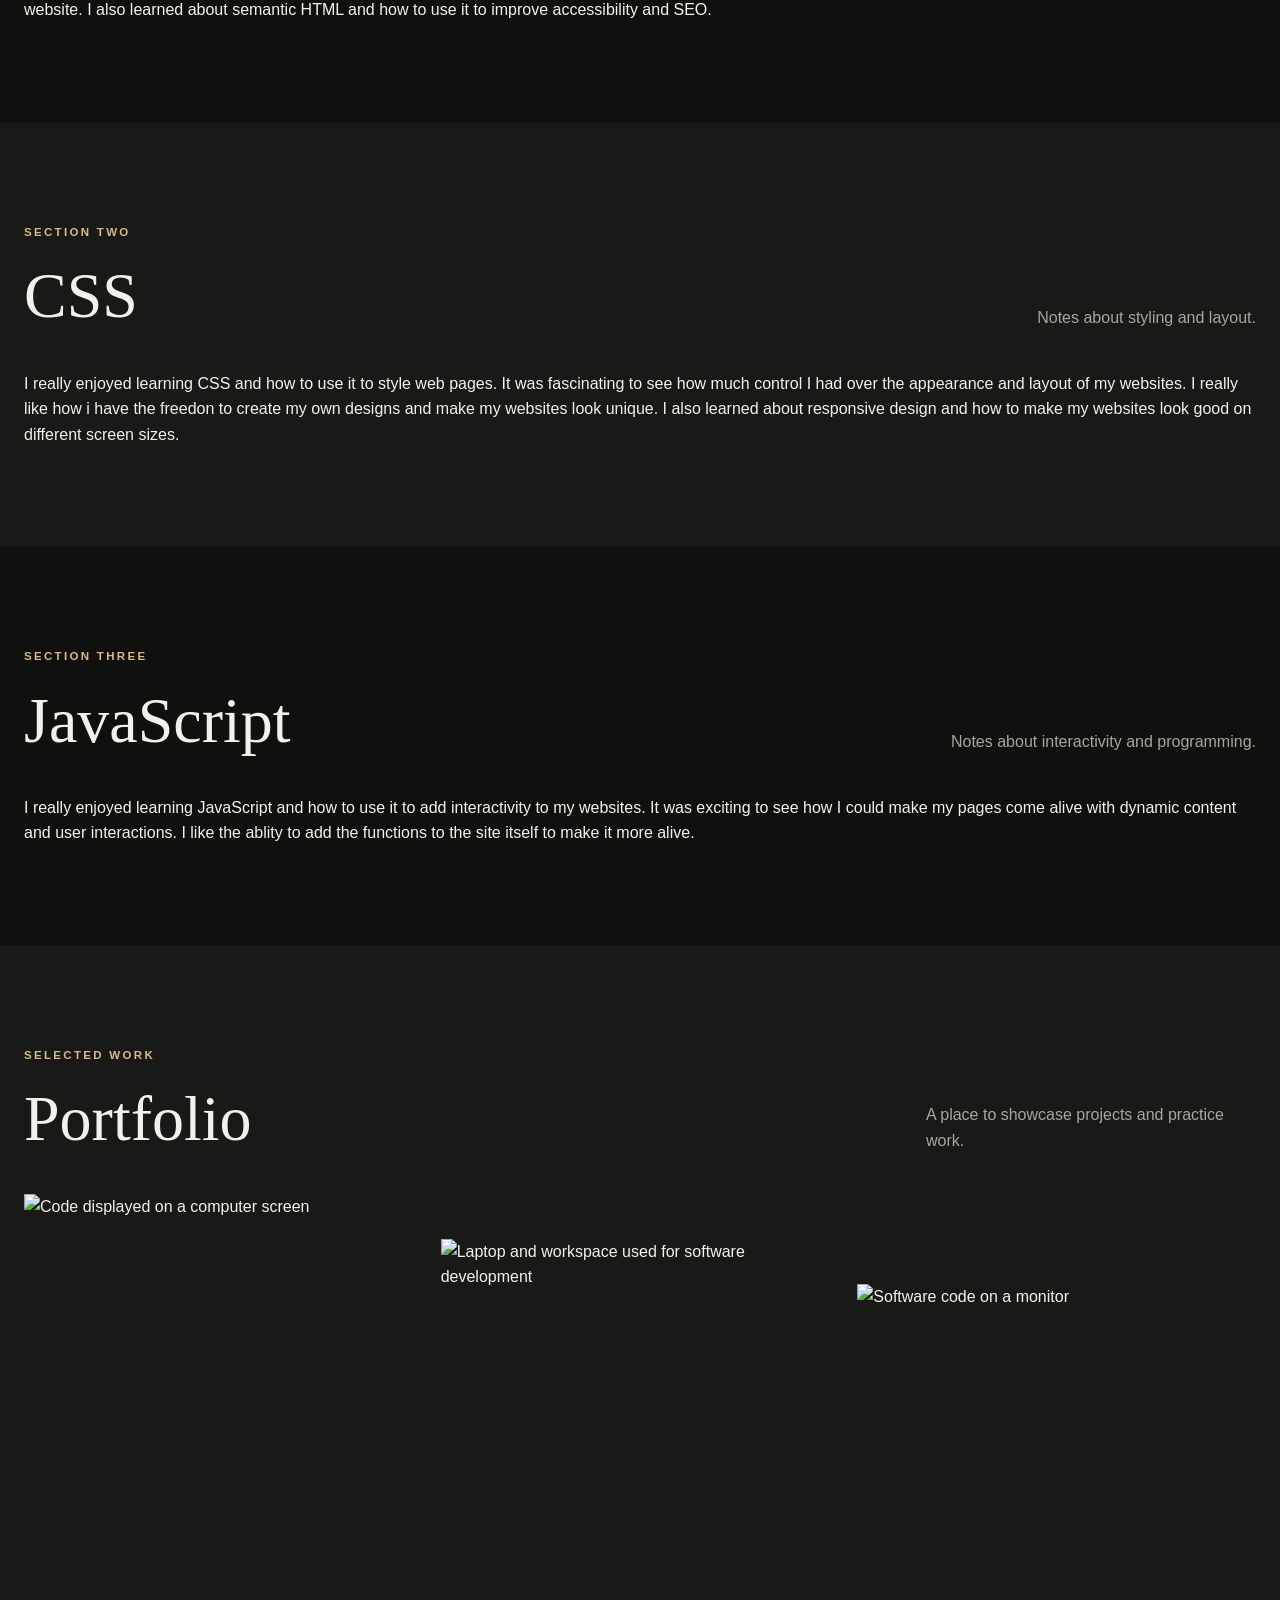
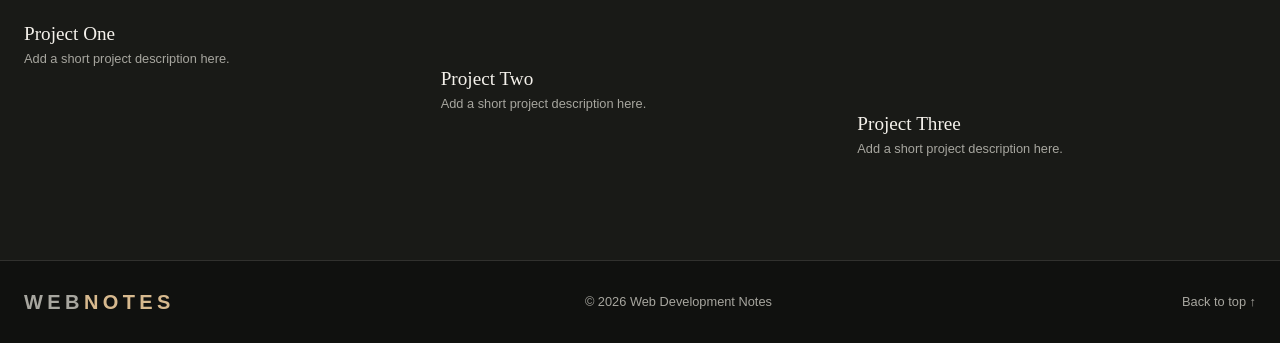
==== commit a3771a4f: "add name to about me" ====
--- a/index.html
+++ b/index.html
@@ -51,12 +51,12 @@
             <p class="eyebrow">Introduction</p>
             <h2>About Me</h2>
           </div>
-          <p>A little about who I am and what I enjoy creating.</p>
+          <p></p>
         </div>
         <div class="notes-content">
-          <p><strong>My background:</strong> Add a little about yourself here.</p>
-          <p><strong>My interests:</strong> Share what you enjoy learning or doing.</p>
-          <p><strong>My goals:</strong> Describe what you hope to build or accomplish.</p>
+          <p><strong>My background:</strong> I come from a Military background.</p>
+          <p><strong>My interests:</strong> I enjoy learning new skills, golfing, workingout, and new technology.</p>
+          <p><strong>My goals:</strong> one of my goals is to become a proficient web developer.</p>
         </div>
       </div>
     </section>
@@ -71,7 +71,9 @@
           <p>Notes about page structure and content.</p>
         </div>
         <div class="notes-content">
-          <p>Add your HTML notes here. This text will appear on the website.</p>
+          <p>HTML took me a while to get the hang of, but it's really powerful for structuring web pages. I really enjoyed learning the 
+            syntax for this file and how to use it to create a website. I also learned about semantic HTML and how to use it to improve accessibility and SEO.
+          </p>
         </div>
       </div>
     </section>
@@ -86,7 +88,9 @@
           <p>Notes about styling and layout.</p>
         </div>
         <div class="notes-content">
-          <p>Add your CSS notes here. This text will appear on the website.</p>
+          <p>I really enjoyed learning CSS and how to use it to style web pages. It was fascinating to see how much control I had over the appearance and layout of my websites.
+            I really like how i have the freedon to create my own designs and make my websites look unique. I also learned about responsive design and how to make my websites look good on different screen sizes.
+          </p>
         </div>
       </div>
     </section>
@@ -101,7 +105,9 @@
           <p>Notes about interactivity and programming.</p>
         </div>
         <div class="notes-content">
-          <p>Add your JavaScript notes here. This text will appear on the website.</p>
+          <p> I really enjoyed learning JavaScript and how to use it to add interactivity to my websites. It was exciting to see how I could make my pages come alive with dynamic content and user interactions.
+            I like the ablity to add the functions to the site itself to make it more alive.
+          </p>
         </div>
       </div>
     </section>
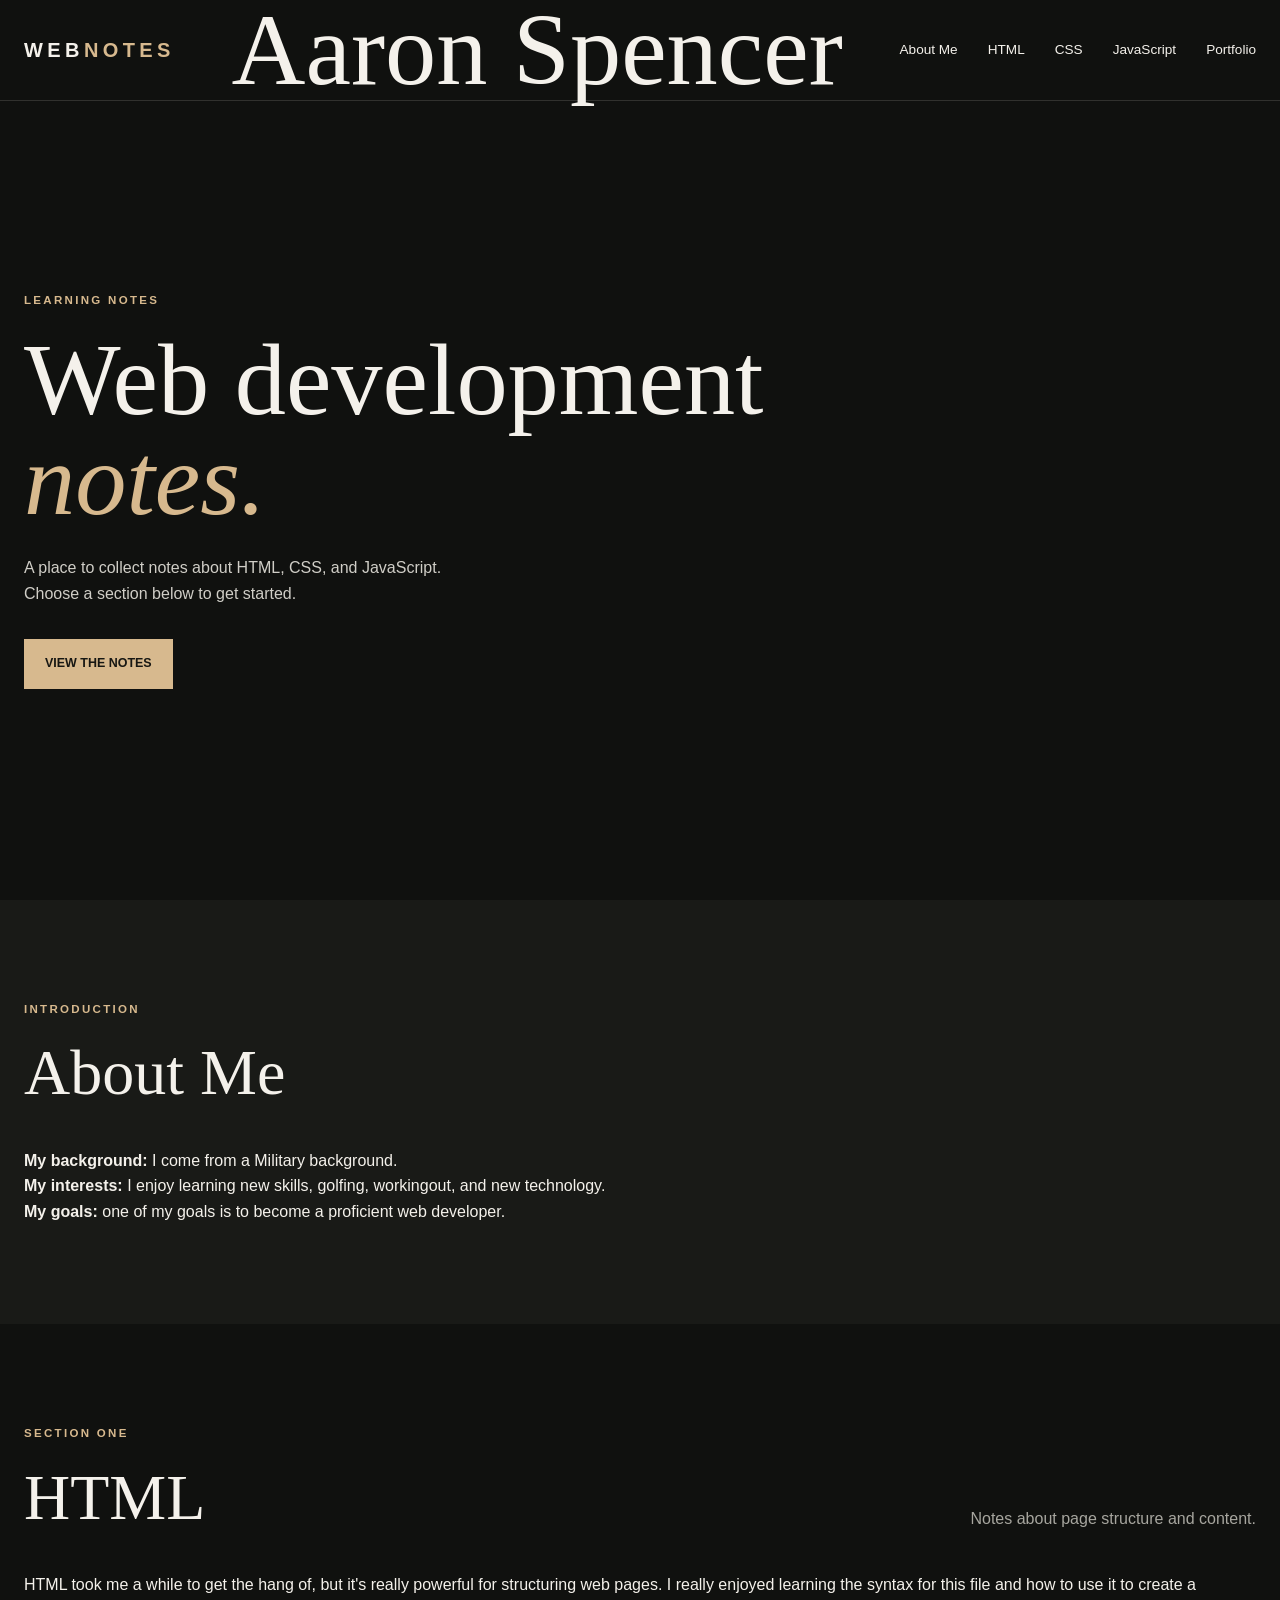
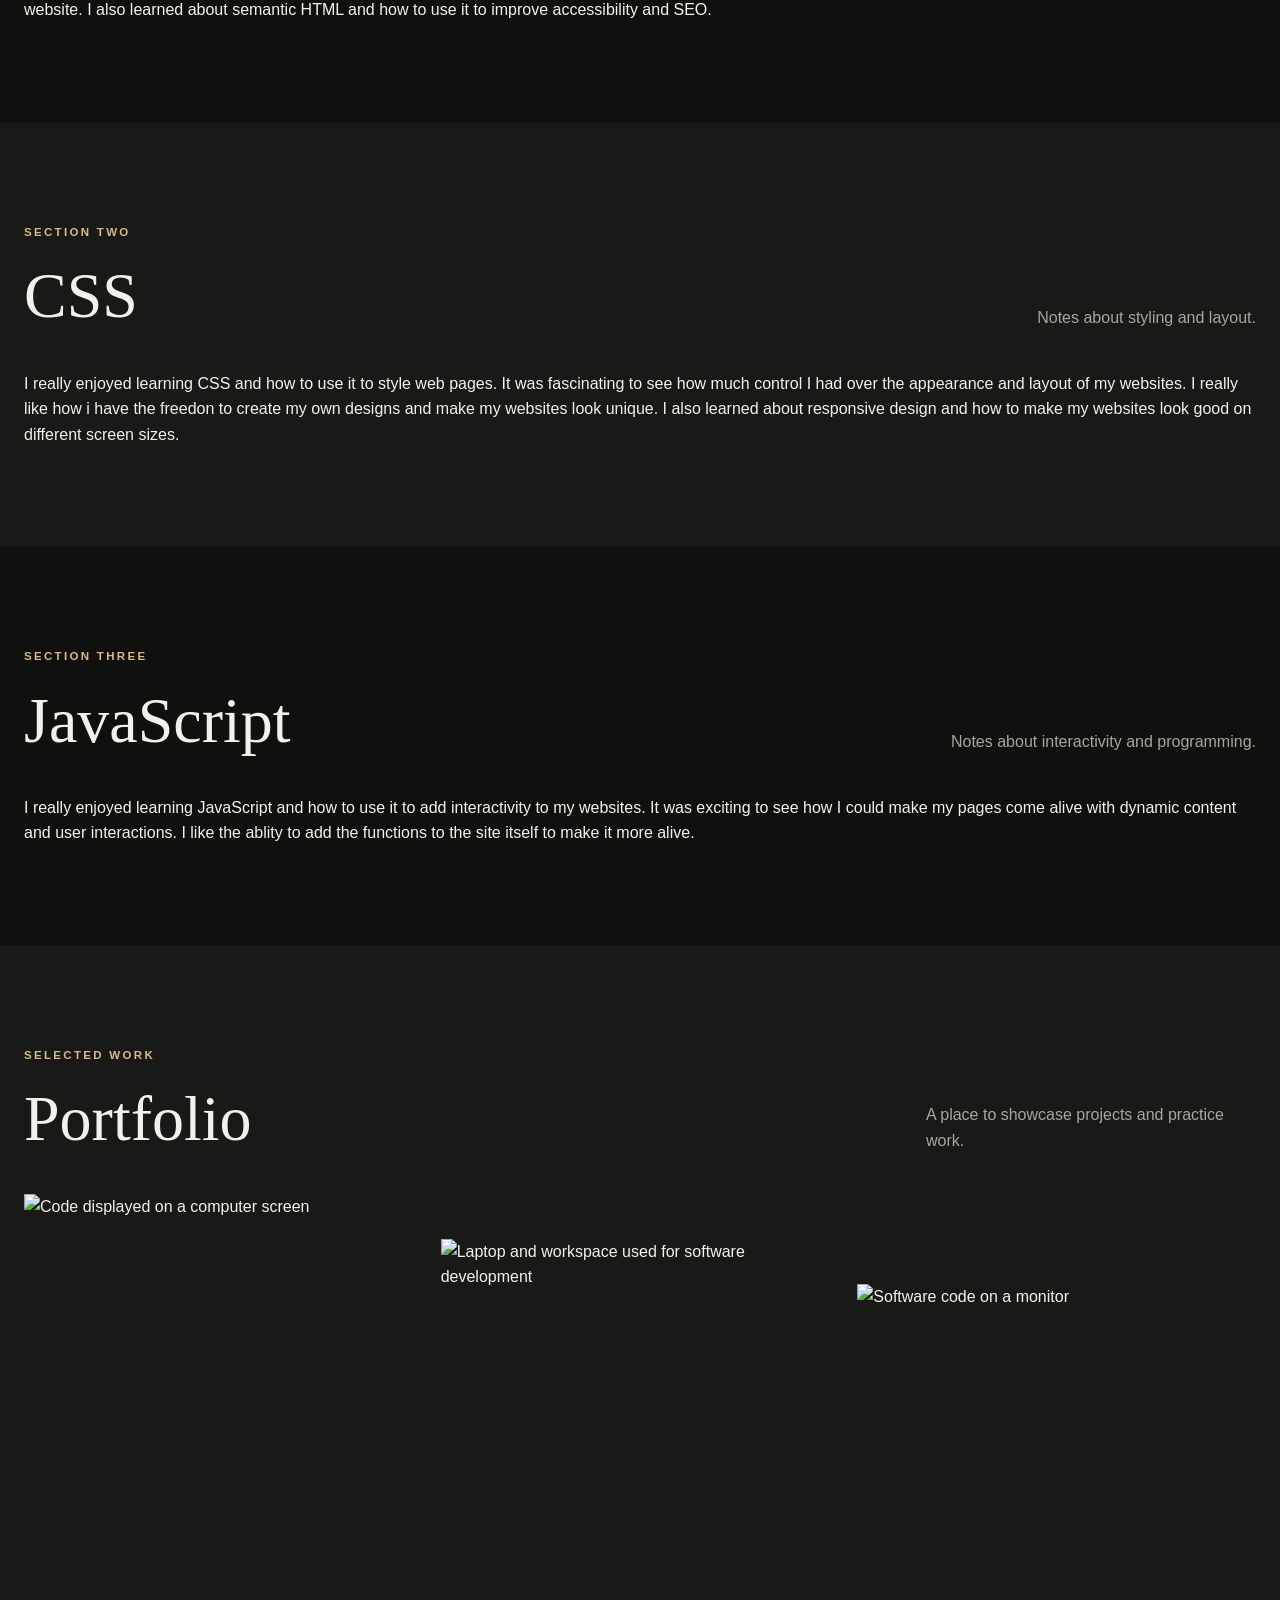
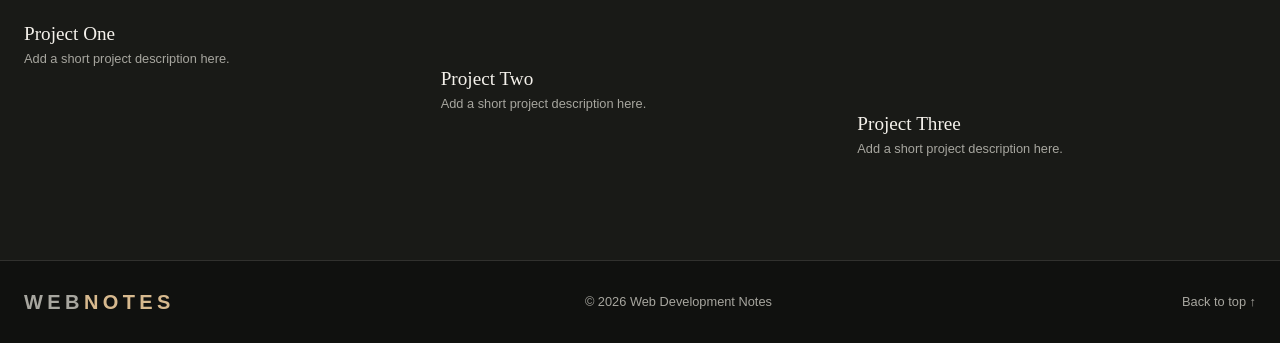
==== commit 205918b4: "new" ====
--- a/index.html
+++ b/index.html
@@ -11,6 +11,7 @@
   <header class="site-header">
     <nav class="container nav" aria-label="Main navigation">
       <a class="logo" href="#home">WEB<span>NOTES</span></a>
+      <h1>Aaron Spencer</h1>
 
       <button class="menu-toggle"
         aria-label="Open navigation menu"
@@ -54,6 +55,7 @@
           <p></p>
         </div>
         <div class="notes-content">
+          
           <p><strong>My background:</strong> I come from a Military background.</p>
           <p><strong>My interests:</strong> I enjoy learning new skills, golfing, workingout, and new technology.</p>
           <p><strong>My goals:</strong> one of my goals is to become a proficient web developer.</p>
